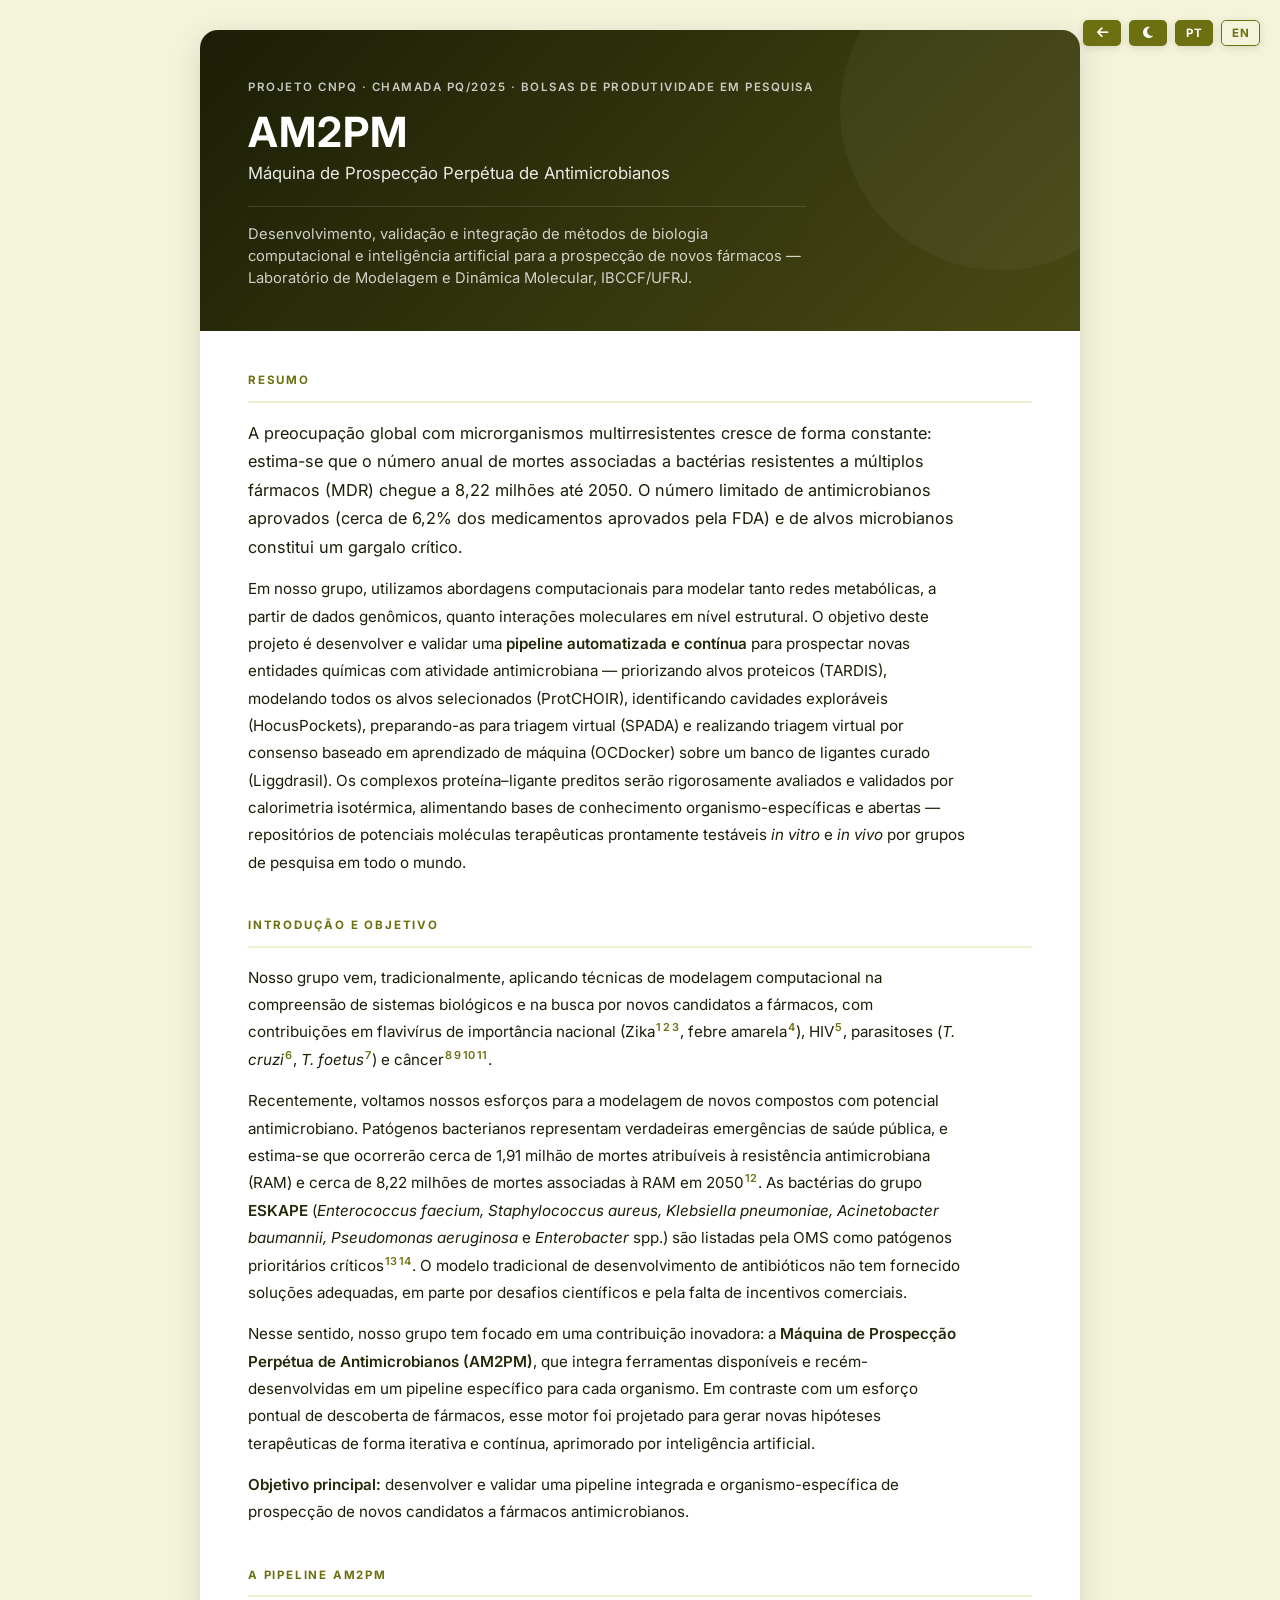
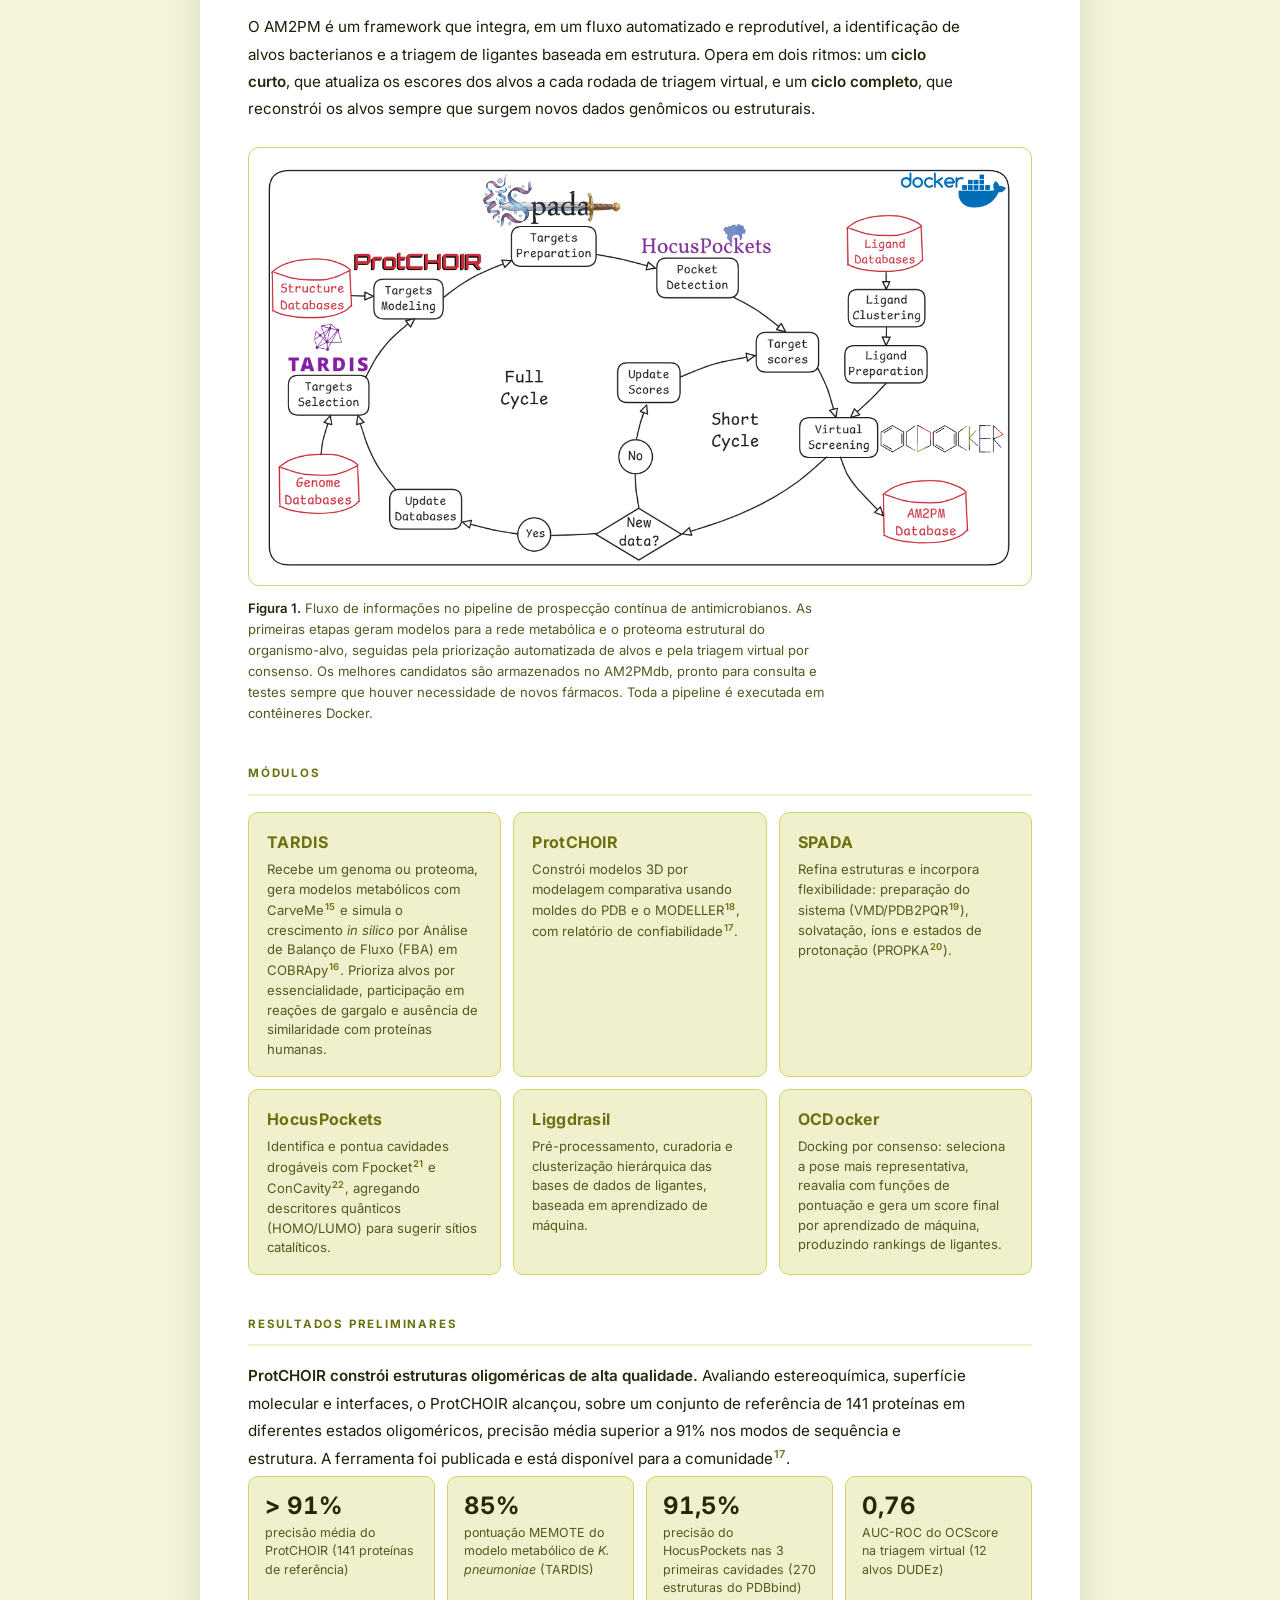
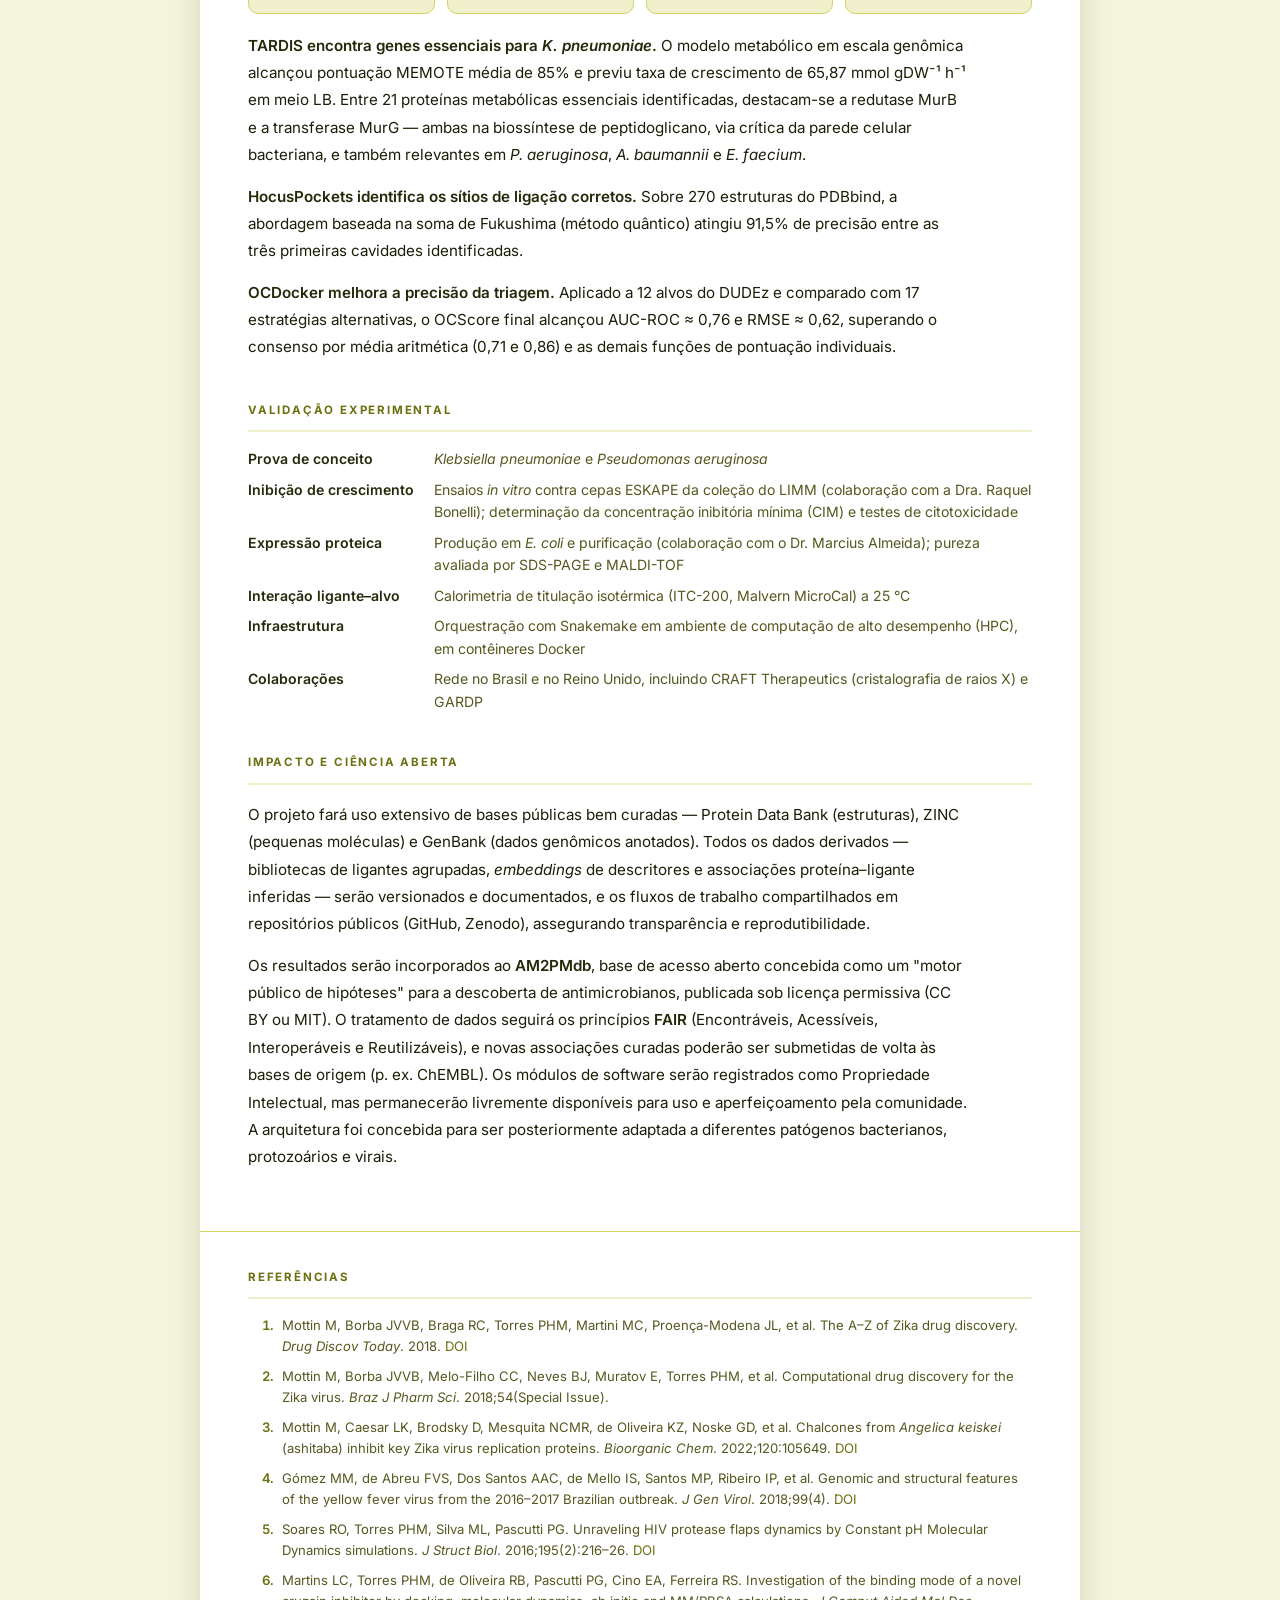
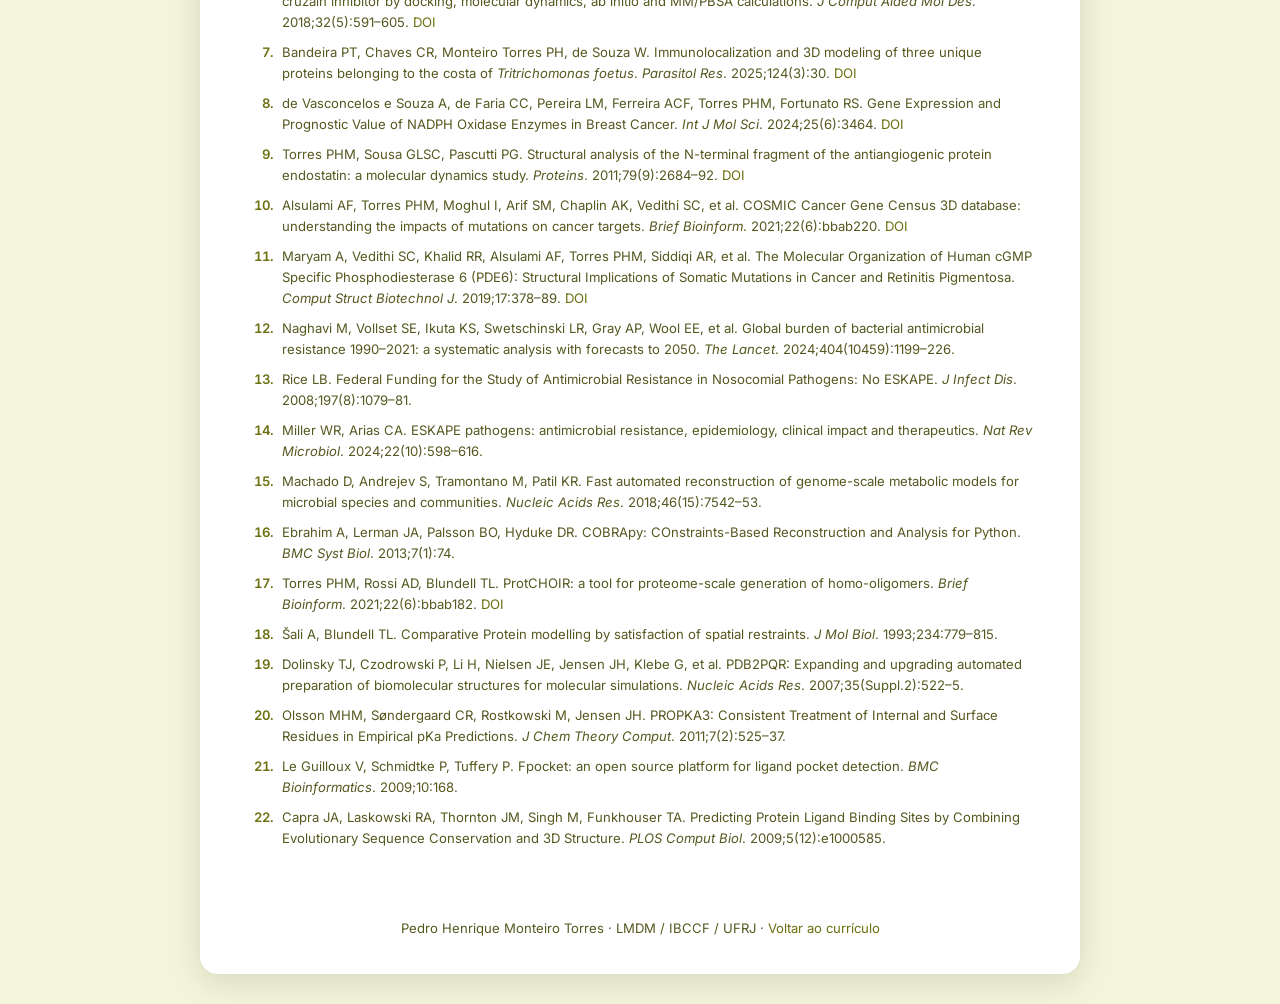
==== am2pm.html @ 7182a084 "Make AM2PM card clickable, link to dedicated project page Adds am2pm.html: a bilingual (PT/EN) proje" ====
<!DOCTYPE html>
<html lang="pt-BR" data-theme="light">
<head>
    <meta charset="UTF-8">
    <meta name="viewport" content="width=device-width, initial-scale=1.0">
    <title>AM2PM — Máquina de Prospecção Perpétua de Antimicrobianos</title>
    <meta name="description" content="AM2PM: pipeline contínua e organismo-específica de biologia computacional e inteligência artificial para a prospecção de novos fármacos antimicrobianos. Projeto CNPq PQ/2025 — Pedro Henrique Monteiro Torres, LMDM/IBCCF/UFRJ.">
    <link rel="preconnect" href="https://fonts.googleapis.com">
    <link rel="preconnect" href="https://fonts.gstatic.com" crossorigin>
    <link href="https://fonts.googleapis.com/css2?family=Inter:wght@300;400;500;600;700&display=swap" rel="stylesheet">
    <link rel="stylesheet" href="https://cdnjs.cloudflare.com/ajax/libs/font-awesome/6.5.0/css/all.min.css">
    <link rel="icon" type="image/svg+xml" href="favico.svg">
    <style>
        *, *::before, *::after { box-sizing: border-box; margin: 0; padding: 0; }

        /* ===== LIGHT MODE ===== */
        :root {
            --primary:       #26280a;
            --accent:        #6c7010;
            --accent-vivid:  #b3b833;
            --accent-light:  #f0f1cc;
            --text:          #1c1e08;
            --text-light:    #565820;
            --border:        #d2d468;
            --bg:            #f4f4db;
            --card:          #ffffff;
            --header-from:   #1c1e06;
            --header-to:     #484a14;
            --shadow:        rgba(26, 28, 8, 0.13);
            --toggle-bg:     #6c7010;
            --toggle-color:  #ffffff;
            --icon-bg:       #6c7010;
            --icon-color:    #ffffff;
        }

        /* ===== DARK MODE ===== */
        @media (prefers-color-scheme: dark) {
            :root:not([data-theme="light"]) {
                --primary:       #f0f0f0;
                --accent:        #b3b833;
                --accent-vivid:  #b3b833;
                --accent-light:  #1e1e1e;
                --text:          #e0e0e0;
                --text-light:    #888888;
                --border:        #2a2a2a;
                --bg:            #0d0d0d;
                --card:          #161616;
                --header-from:   #0d0d0d;
                --header-to:     #1c1c1c;
                --shadow:        rgba(0, 0, 0, 0.65);
                --toggle-bg:     #b3b833;
                --toggle-color:  #0d0d0d;
                --icon-bg:       #222222;
                --icon-color:    #b3b833;
            }
        }

        [data-theme="dark"] {
            --primary:       #f0f0f0;
            --accent:        #b3b833;
            --accent-vivid:  #b3b833;
            --accent-light:  #1e1e1e;
            --text:          #e0e0e0;
            --text-light:    #888888;
            --border:        #2a2a2a;
            --bg:            #0d0d0d;
            --card:          #161616;
            --header-from:   #0d0d0d;
            --header-to:     #1c1c1c;
            --shadow:        rgba(0, 0, 0, 0.65);
            --toggle-bg:     #b3b833;
            --toggle-color:  #0d0d0d;
            --icon-bg:       #222222;
            --icon-color:    #b3b833;
        }

        body {
            font-family: 'Inter', -apple-system, BlinkMacSystemFont, "Segoe UI", sans-serif;
            line-height: 1.7;
            color: var(--text);
            background-color: var(--bg);
            padding: 30px 20px;
            min-height: 100vh;
            transition: background-color 0.3s, color 0.3s;
        }

        /* ===== CONTROLS ===== */
        .controls {
            position: fixed;
            top: 20px;
            right: 20px;
            display: flex;
            align-items: center;
            gap: 8px;
            z-index: 1000;
        }

        .ctrl-btn {
            height: 26px;
            min-width: 38px;
            padding: 0 9px;
            background: var(--toggle-bg);
            color: var(--toggle-color);
            border: none;
            border-radius: 5px;
            cursor: pointer;
            display: flex;
            align-items: center;
            justify-content: center;
            font-size: 0.82em;
            box-shadow: 0 2px 8px var(--shadow);
            transition: background 0.3s, color 0.3s, transform 0.2s;
            text-decoration: none;
        }

        .ctrl-btn:hover { transform: scale(1.1); }

        .lang-btn {
            height: 26px;
            padding: 0 10px;
            cursor: pointer;
            border-radius: 5px;
            border: 1px solid var(--toggle-bg);
            background: transparent;
            color: var(--accent);
            font-family: inherit;
            font-size: 0.72em;
            font-weight: 700;
            letter-spacing: 0.5px;
            box-shadow: 0 2px 8px var(--shadow);
            transition: background 0.2s, color 0.2s, transform 0.2s;
        }

        .lang-btn:hover { transform: scale(1.1); }
        .lang-btn.active { background: var(--toggle-bg); color: var(--toggle-color); }

        /* ===== CONTAINER ===== */
        .container {
            max-width: 880px;
            margin: 0 auto;
            background: var(--card);
            border-radius: 18px;
            overflow: hidden;
            box-shadow: 0 8px 32px var(--shadow);
            transition: background 0.3s, box-shadow 0.3s;
        }

        /* ===== HEADER ===== */
        .proj-header {
            background: linear-gradient(135deg, var(--header-from) 0%, var(--header-to) 100%);
            padding: 48px 48px 42px;
            color: #fff;
            position: relative;
            overflow: hidden;
            transition: background 0.3s;
        }

        .proj-header::after {
            content: '';
            position: absolute;
            top: -80px; right: -80px;
            width: 320px; height: 320px;
            background: rgba(255,255,255,0.04);
            border-radius: 50%;
            pointer-events: none;
        }

        .proj-eyebrow {
            position: relative; z-index: 1;
            font-size: 0.72em;
            font-weight: 600;
            text-transform: uppercase;
            letter-spacing: 1.5px;
            opacity: 0.75;
            margin-bottom: 14px;
        }

        .proj-acronym-big {
            position: relative; z-index: 1;
            font-size: 2.6em;
            font-weight: 700;
            letter-spacing: 1px;
            line-height: 1;
            margin-bottom: 6px;
        }

        .proj-expansion {
            position: relative; z-index: 1;
            font-size: 1.05em;
            font-weight: 400;
            opacity: 0.9;
            margin-bottom: 18px;
        }

        .proj-fulltitle {
            position: relative; z-index: 1;
            font-size: 0.92em;
            font-weight: 400;
            opacity: 0.78;
            line-height: 1.5;
            max-width: 62ch;
            border-top: 1px solid rgba(255,255,255,0.18);
            padding-top: 16px;
        }

        /* ===== CONTENT ===== */
        .content { padding: 40px 48px 20px; }
        .lang-block { display: none; }
        .lang-block.active { display: block; }

        .section-title {
            font-size: 0.72em;
            font-weight: 700;
            text-transform: uppercase;
            letter-spacing: 1.8px;
            color: var(--accent);
            margin-bottom: 16px;
            padding-bottom: 10px;
            border-bottom: 2px solid var(--accent-light);
            transition: color 0.3s, border-color 0.3s;
        }

        .section + .section { margin-top: 40px; }

        .prose p {
            font-size: 0.95em;
            line-height: 1.8;
            margin-bottom: 14px;
            max-width: 72ch;
        }

        .prose p:last-child { margin-bottom: 0; }

        .lead {
            font-size: 1.02em !important;
            line-height: 1.75 !important;
            color: var(--text);
        }

        .prose em { font-style: italic; }
        .prose strong { font-weight: 600; color: var(--primary); }

        sup.ref {
            font-size: 0.72em;
            font-weight: 600;
            color: var(--accent);
            cursor: pointer;
            padding: 0 1px;
        }

        /* ===== FIGURE ===== */
        .figure {
            margin: 24px 0 4px;
        }

        .figure img {
            display: block;
            width: 100%;
            height: auto;
            background: #ffffff;
            padding: 14px;
            border-radius: 11px;
            border: 1px solid var(--border);
        }

        .figure figcaption {
            font-size: 0.82em;
            line-height: 1.6;
            color: var(--text-light);
            margin-top: 12px;
            max-width: 72ch;
        }

        .figure figcaption strong { color: var(--primary); font-weight: 600; }

        /* ===== GOALS ===== */
        .goals-list {
            list-style: none;
            counter-reset: goal;
            display: grid;
            gap: 10px;
        }

        .goals-list li {
            counter-increment: goal;
            position: relative;
            padding: 12px 16px 12px 48px;
            background: var(--accent-light);
            border-radius: 9px;
            border-left: 3px solid var(--accent-vivid);
            font-size: 0.9em;
            line-height: 1.55;
            transition: background 0.3s;
        }

        .goals-list li::before {
            content: counter(goal);
            position: absolute;
            left: 14px; top: 12px;
            width: 22px; height: 22px;
            background: var(--accent);
            color: #fff;
            border-radius: 50%;
            display: flex;
            align-items: center;
            justify-content: center;
            font-size: 0.78em;
            font-weight: 700;
        }

        /* ===== MODULES ===== */
        .modules {
            display: grid;
            grid-template-columns: repeat(auto-fill, minmax(230px, 1fr));
            gap: 12px;
            margin-top: 4px;
        }

        .module {
            background: var(--accent-light);
            border: 1px solid var(--border);
            border-radius: 10px;
            padding: 16px 18px;
            transition: background 0.3s, border-color 0.2s, transform 0.2s;
        }

        .module:hover { border-color: var(--accent-vivid); transform: translateY(-2px); }

        .module-name {
            font-size: 1em;
            font-weight: 700;
            color: var(--accent);
            letter-spacing: 0.3px;
            margin-bottom: 4px;
        }

        .module-role {
            font-size: 0.82em;
            line-height: 1.5;
            color: var(--text-light);
        }

        /* ===== RESULT CARDS ===== */
        .result-stats {
            display: grid;
            grid-template-columns: repeat(auto-fit, minmax(150px, 1fr));
            gap: 12px;
            margin: 4px 0 18px;
        }

        .stat {
            background: var(--accent-light);
            border: 1px solid var(--border);
            border-radius: 10px;
            padding: 16px;
            transition: background 0.3s;
        }

        .stat-value {
            font-size: 1.5em;
            font-weight: 700;
            color: var(--primary);
            line-height: 1.1;
            font-variant-numeric: tabular-nums;
        }

        .stat-label {
            font-size: 0.78em;
            line-height: 1.45;
            color: var(--text-light);
            margin-top: 5px;
        }

        /* ===== FACTS ===== */
        .facts {
            display: grid;
            grid-template-columns: max-content 1fr;
            gap: 8px 20px;
            font-size: 0.88em;
            line-height: 1.6;
            margin-top: 4px;
        }

        .facts dt { font-weight: 600; color: var(--primary); }
        .facts dd { color: var(--text-light); }
        .facts dd em { font-style: italic; }

        /* ===== REFERENCES ===== */
        .references {
            padding: 36px 48px 44px;
            border-top: 1px solid var(--border);
            margin-top: 40px;
        }

        .ref-list {
            list-style: none;
            counter-reset: ref;
            display: grid;
            gap: 9px;
        }

        .ref-list li {
            counter-increment: ref;
            position: relative;
            padding-left: 34px;
            font-size: 0.82em;
            line-height: 1.6;
            color: var(--text-light);
        }

        .ref-list li::before {
            content: counter(ref) ".";
            position: absolute;
            left: 0; top: 0;
            width: 26px;
            text-align: right;
            font-weight: 600;
            color: var(--accent);
            font-variant-numeric: tabular-nums;
        }

        .ref-list li:target { background: var(--accent-light); border-radius: 6px; padding-top: 4px; padding-bottom: 4px; }
        .ref-list em { font-style: italic; }
        .ref-list a { color: var(--accent); text-decoration: none; }
        .ref-list a:hover { text-decoration: underline; }

        /* ===== FOOTER ===== */
        .proj-footer {
            padding: 24px 48px 34px;
            text-align: center;
            color: var(--text-light);
            font-size: 0.82em;
        }

        .proj-footer a { color: var(--accent); text-decoration: none; }
        .proj-footer a:hover { text-decoration: underline; }

        /* Responsive */
        @media (max-width: 620px) {
            body { padding: 10px; }
            .proj-header { padding: 36px 24px 30px; }
            .proj-acronym-big { font-size: 2em; }
            .content { padding: 30px 22px 14px; }
            .references { padding: 28px 22px 32px; }
            .proj-footer { padding: 20px 22px 28px; }
            .facts { grid-template-columns: 1fr; gap: 2px; }
            .facts dd { margin-bottom: 8px; }
        }
    </style>
</head>
<body>

    <div class="controls">
        <a class="ctrl-btn" href="index.html" title="Voltar ao CV" aria-label="Voltar ao CV"><i class="fas fa-arrow-left"></i></a>
        <button class="ctrl-btn" id="theme-toggle" onclick="toggleTheme()" aria-label="Alternar tema claro/escuro"><i class="fas fa-moon" id="theme-icon"></i></button>
        <button class="lang-btn" id="flag-pt" onclick="setLanguage('pt')">PT</button>
        <button class="lang-btn" id="flag-en" onclick="setLanguage('en')">EN</button>
    </div>

    <div class="container">

        <header class="proj-header">
            <div class="proj-eyebrow"><span data-i18n="eyebrow"></span></div>
            <div class="proj-acronym-big">AM2PM</div>
            <div class="proj-expansion" data-i18n="expansion"></div>
            <div class="proj-fulltitle" data-i18n="fulltitle"></div>
        </header>

        <div class="content">

            <!-- ====================== PORTUGUÊS ====================== -->
            <article id="content-pt" class="lang-block">

                <section class="section">
                    <h2 class="section-title">Resumo</h2>
                    <div class="prose">
                        <p class="lead">A preocupação global com microrganismos multirresistentes cresce de forma constante: estima-se que o número anual de mortes associadas a bactérias resistentes a múltiplos fármacos (MDR) chegue a 8,22 milhões até 2050. O número limitado de antimicrobianos aprovados (cerca de 6,2% dos medicamentos aprovados pela FDA) e de alvos microbianos constitui um gargalo crítico.</p>
                        <p>Em nosso grupo, utilizamos abordagens computacionais para modelar tanto redes metabólicas, a partir de dados genômicos, quanto interações moleculares em nível estrutural. O objetivo deste projeto é desenvolver e validar uma <strong>pipeline automatizada e contínua</strong> para prospectar novas entidades químicas com atividade antimicrobiana — priorizando alvos proteicos (TARDIS), modelando todos os alvos selecionados (ProtCHOIR), identificando cavidades exploráveis (HocusPockets), preparando-as para triagem virtual (SPADA) e realizando triagem virtual por consenso baseado em aprendizado de máquina (OCDocker) sobre um banco de ligantes curado (Liggdrasil). Os complexos proteína–ligante preditos serão rigorosamente avaliados e validados por calorimetria isotérmica, alimentando bases de conhecimento organismo-específicas e abertas — repositórios de potenciais moléculas terapêuticas prontamente testáveis <em>in vitro</em> e <em>in vivo</em> por grupos de pesquisa em todo o mundo.</p>
                    </div>
                </section>

                <section class="section">
                    <h2 class="section-title">Introdução e Objetivo</h2>
                    <div class="prose">
                        <p>Nosso grupo vem, tradicionalmente, aplicando técnicas de modelagem computacional na compreensão de sistemas biológicos e na busca por novos candidatos a fármacos, com contribuições em flavivírus de importância nacional (Zika<sup class="ref" data-ref="1">1</sup><sup class="ref" data-ref="2">2</sup><sup class="ref" data-ref="3">3</sup>, febre amarela<sup class="ref" data-ref="4">4</sup>), HIV<sup class="ref" data-ref="5">5</sup>, parasitoses (<em>T. cruzi</em><sup class="ref" data-ref="6">6</sup>, <em>T. foetus</em><sup class="ref" data-ref="7">7</sup>) e câncer<sup class="ref" data-ref="8">8</sup><sup class="ref" data-ref="9">9</sup><sup class="ref" data-ref="10">10</sup><sup class="ref" data-ref="11">11</sup>.</p>
                        <p>Recentemente, voltamos nossos esforços para a modelagem de novos compostos com potencial antimicrobiano. Patógenos bacterianos representam verdadeiras emergências de saúde pública, e estima-se que ocorrerão cerca de 1,91 milhão de mortes atribuíveis à resistência antimicrobiana (RAM) e cerca de 8,22 milhões de mortes associadas à RAM em 2050<sup class="ref" data-ref="12">12</sup>. As bactérias do grupo <strong>ESKAPE</strong> (<em>Enterococcus faecium, Staphylococcus aureus, Klebsiella pneumoniae, Acinetobacter baumannii, Pseudomonas aeruginosa</em> e <em>Enterobacter</em> spp.) são listadas pela OMS como patógenos prioritários críticos<sup class="ref" data-ref="13">13</sup><sup class="ref" data-ref="14">14</sup>. O modelo tradicional de desenvolvimento de antibióticos não tem fornecido soluções adequadas, em parte por desafios científicos e pela falta de incentivos comerciais.</p>
                        <p>Nesse sentido, nosso grupo tem focado em uma contribuição inovadora: a <strong>Máquina de Prospecção Perpétua de Antimicrobianos (AM2PM)</strong>, que integra ferramentas disponíveis e recém-desenvolvidas em um pipeline específico para cada organismo. Em contraste com um esforço pontual de descoberta de fármacos, esse motor foi projetado para gerar novas hipóteses terapêuticas de forma iterativa e contínua, aprimorado por inteligência artificial.</p>
                        <p><strong>Objetivo principal:</strong> desenvolver e validar uma pipeline integrada e organismo-específica de prospecção de novos candidatos a fármacos antimicrobianos.</p>
                    </div>
                </section>

                <section class="section">
                    <h2 class="section-title">A pipeline AM2PM</h2>
                    <div class="prose">
                        <p>O AM2PM é um framework que integra, em um fluxo automatizado e reprodutível, a identificação de alvos bacterianos e a triagem de ligantes baseada em estrutura. Opera em dois ritmos: um <strong>ciclo curto</strong>, que atualiza os escores dos alvos a cada rodada de triagem virtual, e um <strong>ciclo completo</strong>, que reconstrói os alvos sempre que surgem novos dados genômicos ou estruturais.</p>
                    </div>
                    <figure class="figure">
                        <img src="am2pm-pipeline.png" alt="Diagrama do fluxo de informações do AM2PM: TARDIS seleciona alvos a partir de bases de genomas; ProtCHOIR modela os alvos usando bases de estruturas; SPADA prepara os alvos; HocusPockets detecta cavidades; bases de ligantes passam por clusterização e preparação; OCDocker realiza a triagem virtual; ciclos completo e curto decidem se há novos dados e alimentam a base AM2PMdb." loading="lazy" width="1213" height="659">
                        <figcaption><strong>Figura 1.</strong> Fluxo de informações no pipeline de prospecção contínua de antimicrobianos. As primeiras etapas geram modelos para a rede metabólica e o proteoma estrutural do organismo-alvo, seguidas pela priorização automatizada de alvos e pela triagem virtual por consenso. Os melhores candidatos são armazenados no AM2PMdb, pronto para consulta e testes sempre que houver necessidade de novos fármacos. Toda a pipeline é executada em contêineres Docker.</figcaption>
                    </figure>
                </section>

                <section class="section">
                    <h2 class="section-title">Módulos</h2>
                    <div class="modules">
                        <div class="module">
                            <div class="module-name">TARDIS</div>
                            <div class="module-role">Recebe um genoma ou proteoma, gera modelos metabólicos com CarveMe<sup class="ref" data-ref="15">15</sup> e simula o crescimento <em>in silico</em> por Análise de Balanço de Fluxo (FBA) em COBRApy<sup class="ref" data-ref="16">16</sup>. Prioriza alvos por essencialidade, participação em reações de gargalo e ausência de similaridade com proteínas humanas.</div>
                        </div>
                        <div class="module">
                            <div class="module-name">ProtCHOIR</div>
                            <div class="module-role">Constrói modelos 3D por modelagem comparativa usando moldes do PDB e o MODELLER<sup class="ref" data-ref="18">18</sup>, com relatório de confiabilidade<sup class="ref" data-ref="17">17</sup>.</div>
                        </div>
                        <div class="module">
                            <div class="module-name">SPADA</div>
                            <div class="module-role">Refina estruturas e incorpora flexibilidade: preparação do sistema (VMD/PDB2PQR<sup class="ref" data-ref="19">19</sup>), solvatação, íons e estados de protonação (PROPKA<sup class="ref" data-ref="20">20</sup>).</div>
                        </div>
                        <div class="module">
                            <div class="module-name">HocusPockets</div>
                            <div class="module-role">Identifica e pontua cavidades drogáveis com Fpocket<sup class="ref" data-ref="21">21</sup> e ConCavity<sup class="ref" data-ref="22">22</sup>, agregando descritores quânticos (HOMO/LUMO) para sugerir sítios catalíticos.</div>
                        </div>
                        <div class="module">
                            <div class="module-name">Liggdrasil</div>
                            <div class="module-role">Pré-processamento, curadoria e clusterização hierárquica das bases de dados de ligantes, baseada em aprendizado de máquina.</div>
                        </div>
                        <div class="module">
                            <div class="module-name">OCDocker</div>
                            <div class="module-role">Docking por consenso: seleciona a pose mais representativa, reavalia com funções de pontuação e gera um score final por aprendizado de máquina, produzindo rankings de ligantes.</div>
                        </div>
                    </div>
                </section>

                <section class="section">
                    <h2 class="section-title">Resultados preliminares</h2>
                    <div class="prose">
                        <p><strong>ProtCHOIR constrói estruturas oligoméricas de alta qualidade.</strong> Avaliando estereoquímica, superfície molecular e interfaces, o ProtCHOIR alcançou, sobre um conjunto de referência de 141 proteínas em diferentes estados oligoméricos, precisão média superior a 91% nos modos de sequência e estrutura. A ferramenta foi publicada e está disponível para a comunidade<sup class="ref" data-ref="17">17</sup>.</p>
                    </div>
                    <div class="result-stats">
                        <div class="stat"><div class="stat-value">&gt; 91%</div><div class="stat-label">precisão média do ProtCHOIR (141 proteínas de referência)</div></div>
                        <div class="stat"><div class="stat-value">85%</div><div class="stat-label">pontuação MEMOTE do modelo metabólico de <em>K. pneumoniae</em> (TARDIS)</div></div>
                        <div class="stat"><div class="stat-value">91,5%</div><div class="stat-label">precisão do HocusPockets nas 3 primeiras cavidades (270 estruturas do PDBbind)</div></div>
                        <div class="stat"><div class="stat-value">0,76</div><div class="stat-label">AUC-ROC do OCScore na triagem virtual (12 alvos DUDEz)</div></div>
                    </div>
                    <div class="prose">
                        <p><strong>TARDIS encontra genes essenciais para <em>K. pneumoniae</em>.</strong> O modelo metabólico em escala genômica alcançou pontuação MEMOTE média de 85% e previu taxa de crescimento de 65,87 mmol gDW⁻¹ h⁻¹ em meio LB. Entre 21 proteínas metabólicas essenciais identificadas, destacam-se a redutase MurB e a transferase MurG — ambas na biossíntese de peptidoglicano, via crítica da parede celular bacteriana, e também relevantes em <em>P. aeruginosa</em>, <em>A. baumannii</em> e <em>E. faecium</em>.</p>
                        <p><strong>HocusPockets identifica os sítios de ligação corretos.</strong> Sobre 270 estruturas do PDBbind, a abordagem baseada na soma de Fukushima (método quântico) atingiu 91,5% de precisão entre as três primeiras cavidades identificadas.</p>
                        <p><strong>OCDocker melhora a precisão da triagem.</strong> Aplicado a 12 alvos do DUDEz e comparado com 17 estratégias alternativas, o OCScore final alcançou AUC-ROC ≈ 0,76 e RMSE ≈ 0,62, superando o consenso por média aritmética (0,71 e 0,86) e as demais funções de pontuação individuais.</p>
                    </div>
                </section>

                <section class="section">
                    <h2 class="section-title">Validação experimental</h2>
                    <dl class="facts">
                        <dt>Prova de conceito</dt>
                        <dd><em>Klebsiella pneumoniae</em> e <em>Pseudomonas aeruginosa</em></dd>
                        <dt>Inibição de crescimento</dt>
                        <dd>Ensaios <em>in vitro</em> contra cepas ESKAPE da coleção do LIMM (colaboração com a Dra. Raquel Bonelli); determinação da concentração inibitória mínima (CIM) e testes de citotoxicidade</dd>
                        <dt>Expressão proteica</dt>
                        <dd>Produção em <em>E. coli</em> e purificação (colaboração com o Dr. Marcius Almeida); pureza avaliada por SDS-PAGE e MALDI-TOF</dd>
                        <dt>Interação ligante–alvo</dt>
                        <dd>Calorimetria de titulação isotérmica (ITC-200, Malvern MicroCal) a 25 °C</dd>
                        <dt>Infraestrutura</dt>
                        <dd>Orquestração com Snakemake em ambiente de computação de alto desempenho (HPC), em contêineres Docker</dd>
                        <dt>Colaborações</dt>
                        <dd>Rede no Brasil e no Reino Unido, incluindo CRAFT Therapeutics (cristalografia de raios X) e GARDP</dd>
                    </dl>
                </section>

                <section class="section">
                    <h2 class="section-title">Impacto e ciência aberta</h2>
                    <div class="prose">
                        <p>O projeto fará uso extensivo de bases públicas bem curadas — Protein Data Bank (estruturas), ZINC (pequenas moléculas) e GenBank (dados genômicos anotados). Todos os dados derivados — bibliotecas de ligantes agrupadas, <em>embeddings</em> de descritores e associações proteína–ligante inferidas — serão versionados e documentados, e os fluxos de trabalho compartilhados em repositórios públicos (GitHub, Zenodo), assegurando transparência e reprodutibilidade.</p>
                        <p>Os resultados serão incorporados ao <strong>AM2PMdb</strong>, base de acesso aberto concebida como um "motor público de hipóteses" para a descoberta de antimicrobianos, publicada sob licença permissiva (CC BY ou MIT). O tratamento de dados seguirá os princípios <strong>FAIR</strong> (Encontráveis, Acessíveis, Interoperáveis e Reutilizáveis), e novas associações curadas poderão ser submetidas de volta às bases de origem (p. ex. ChEMBL). Os módulos de software serão registrados como Propriedade Intelectual, mas permanecerão livremente disponíveis para uso e aperfeiçoamento pela comunidade. A arquitetura foi concebida para ser posteriormente adaptada a diferentes patógenos bacterianos, protozoários e virais.</p>
                    </div>
                </section>
            </article>

            <!-- ====================== ENGLISH ====================== -->
            <article id="content-en" class="lang-block">

                <section class="section">
                    <h2 class="section-title">Abstract</h2>
                    <div class="prose">
                        <p class="lead">Global concern over multidrug-resistant microorganisms is rising steadily: the annual number of deaths associated with multidrug-resistant (MDR) bacteria is projected to reach 8.22 million by 2050. The limited number of approved antimicrobials (about 6.2% of FDA-approved drugs) and of microbial targets is a critical bottleneck.</p>
                        <p>Our group uses computational approaches to model both metabolic networks, from genomic data, and molecular interactions at the structural level. The goal of this project is to develop and validate an <strong>automated, continuous pipeline</strong> to prospect new chemical entities with antimicrobial activity — prioritising protein targets (TARDIS), modelling every selected target (ProtCHOIR), identifying druggable pockets (HocusPockets), preparing them for virtual screening (SPADA) and running machine-learning consensus virtual screening (OCDocker) over a curated ligand database (Liggdrasil). The predicted protein–ligand complexes will be rigorously assessed and validated by isothermal calorimetry, feeding open, organism-specific knowledge bases — repositories of candidate therapeutic molecules readily testable <em>in vitro</em> and <em>in vivo</em> by research groups worldwide.</p>
                    </div>
                </section>

                <section class="section">
                    <h2 class="section-title">Introduction &amp; Objective</h2>
                    <div class="prose">
                        <p>Our group has traditionally applied computational modelling to understand biological systems and search for new drug candidates, with contributions on nationally relevant flaviviruses (Zika<sup class="ref" data-ref="1">1</sup><sup class="ref" data-ref="2">2</sup><sup class="ref" data-ref="3">3</sup>, yellow fever<sup class="ref" data-ref="4">4</sup>), HIV<sup class="ref" data-ref="5">5</sup>, parasites (<em>T. cruzi</em><sup class="ref" data-ref="6">6</sup>, <em>T. foetus</em><sup class="ref" data-ref="7">7</sup>) and cancer<sup class="ref" data-ref="8">8</sup><sup class="ref" data-ref="9">9</sup><sup class="ref" data-ref="10">10</sup><sup class="ref" data-ref="11">11</sup>.</p>
                        <p>Recently, we turned our efforts to modelling new compounds with antimicrobial potential. Bacterial pathogens are genuine public-health emergencies: about 1.91 million deaths attributable to antimicrobial resistance (AMR) and about 8.22 million AMR-associated deaths are projected for 2050<sup class="ref" data-ref="12">12</sup>. The <strong>ESKAPE</strong> group (<em>Enterococcus faecium, Staphylococcus aureus, Klebsiella pneumoniae, Acinetobacter baumannii, Pseudomonas aeruginosa</em> and <em>Enterobacter</em> spp.) is listed by the WHO as critical priority pathogens<sup class="ref" data-ref="13">13</sup><sup class="ref" data-ref="14">14</sup>. The traditional antibiotic-development model has failed to deliver adequate solutions, partly due to scientific challenges and a lack of commercial incentives.</p>
                        <p>In response, our group has focused on an innovative contribution: the <strong>Antimicrobial Machine for Perpetual Mining (AM2PM)</strong>, which integrates available and newly developed tools into an organism-specific pipeline. In contrast to a one-off drug-discovery effort, this engine is designed to generate new therapeutic hypotheses iteratively and continuously, enhanced by artificial intelligence.</p>
                        <p><strong>Main objective:</strong> to develop and validate an integrated, organism-specific pipeline for the prospection of new antimicrobial drug candidates.</p>
                    </div>
                </section>

                <section class="section">
                    <h2 class="section-title">The AM2PM pipeline</h2>
                    <div class="prose">
                        <p>AM2PM is a framework that chains, in an automated and reproducible flow, bacterial-target identification and structure-based ligand screening. It runs at two tempos: a <strong>short cycle</strong>, which refreshes target scores after each round of virtual screening, and a <strong>full cycle</strong>, which rebuilds the targets whenever new genomic or structural data appear.</p>
                    </div>
                    <figure class="figure">
                        <img src="am2pm-pipeline.png" alt="Diagram of the AM2PM information flow: TARDIS selects targets from genome databases; ProtCHOIR models the targets using structure databases; SPADA prepares the targets; HocusPockets detects pockets; ligand databases are clustered and prepared; OCDocker performs virtual screening; full and short cycles decide whether new data exist and feed the AM2PMdb database." loading="lazy" width="1213" height="659">
                        <figcaption><strong>Figure 1.</strong> Information flow of the continuous antimicrobial-prospection pipeline. Early steps generate models for the metabolic network and structural proteome of the target organism, followed by automated target prioritisation and consensus virtual screening. The best candidates are stored in the AM2PMdb, ready for querying and testing whenever new drugs are needed. The whole pipeline runs in Docker containers.</figcaption>
                    </figure>
                </section>

                <section class="section">
                    <h2 class="section-title">Modules</h2>
                    <div class="modules">
                        <div class="module">
                            <div class="module-name">TARDIS</div>
                            <div class="module-role">Takes a genome or proteome, builds metabolic models with CarveMe<sup class="ref" data-ref="15">15</sup> and simulates growth <em>in silico</em> via Flux Balance Analysis (FBA) in COBRApy<sup class="ref" data-ref="16">16</sup>. Targets are prioritised by essentiality, participation in bottleneck reactions and absence of similarity to human proteins.</div>
                        </div>
                        <div class="module">
                            <div class="module-name">ProtCHOIR</div>
                            <div class="module-role">Builds 3D models by comparative modelling using PDB templates and MODELLER<sup class="ref" data-ref="18">18</sup>, with a reliability report<sup class="ref" data-ref="17">17</sup>.</div>
                        </div>
                        <div class="module">
                            <div class="module-name">SPADA</div>
                            <div class="module-role">Refines structures and adds flexibility: system preparation (VMD/PDB2PQR<sup class="ref" data-ref="19">19</sup>), solvation, ions and protonation states (PROPKA<sup class="ref" data-ref="20">20</sup>).</div>
                        </div>
                        <div class="module">
                            <div class="module-name">HocusPockets</div>
                            <div class="module-role">Identifies and scores druggable pockets with Fpocket<sup class="ref" data-ref="21">21</sup> and ConCavity<sup class="ref" data-ref="22">22</sup>, adding quantum descriptors (HOMO/LUMO) to suggest catalytic sites.</div>
                        </div>
                        <div class="module">
                            <div class="module-name">Liggdrasil</div>
                            <div class="module-role">Pre-processing, curation and hierarchical clustering of ligand databases, based on machine learning.</div>
                        </div>
                        <div class="module">
                            <div class="module-name">OCDocker</div>
                            <div class="module-role">Consensus docking: selects the most representative pose, re-scores with scoring functions and produces a final machine-learning score, yielding ligand rankings.</div>
                        </div>
                    </div>
                </section>

                <section class="section">
                    <h2 class="section-title">Preliminary results</h2>
                    <div class="prose">
                        <p><strong>ProtCHOIR builds high-quality oligomeric structures.</strong> Assessing stereochemistry, molecular surface and interfaces, ProtCHOIR reached, over a reference set of 141 proteins in different oligomeric states, mean accuracy above 91% in both sequence and structure modes. The tool has been published and is available to the community<sup class="ref" data-ref="17">17</sup>.</p>
                    </div>
                    <div class="result-stats">
                        <div class="stat"><div class="stat-value">&gt; 91%</div><div class="stat-label">mean ProtCHOIR accuracy (141 reference proteins)</div></div>
                        <div class="stat"><div class="stat-value">85%</div><div class="stat-label">MEMOTE score of the <em>K. pneumoniae</em> metabolic model (TARDIS)</div></div>
                        <div class="stat"><div class="stat-value">91.5%</div><div class="stat-label">HocusPockets accuracy in the top-3 pockets (270 PDBbind structures)</div></div>
                        <div class="stat"><div class="stat-value">0.76</div><div class="stat-label">OCScore AUC-ROC in virtual screening (12 DUDEz targets)</div></div>
                    </div>
                    <div class="prose">
                        <p><strong>TARDIS finds essential genes for <em>K. pneumoniae</em>.</strong> The genome-scale metabolic model reached a mean MEMOTE score of 85% and predicted a growth rate of 65.87 mmol gDW⁻¹ h⁻¹ in LB medium. Among 21 essential metabolic proteins identified, the reductase MurB and the transferase MurG stand out — both in peptidoglycan biosynthesis, a critical bacterial cell-wall pathway, and also relevant in <em>P. aeruginosa</em>, <em>A. baumannii</em> and <em>E. faecium</em>.</p>
                        <p><strong>HocusPockets identifies the correct binding sites.</strong> Over 270 PDBbind structures, the approach based on the Fukushima sum (quantum method) reached 91.5% accuracy among the first three pockets identified.</p>
                        <p><strong>OCDocker improves screening accuracy.</strong> Applied to 12 DUDEz targets and compared with 17 alternative strategies, the final OCScore reached AUC-ROC ≈ 0.76 and RMSE ≈ 0.62, outperforming the arithmetic-mean consensus (0.71 and 0.86) and every individual scoring function.</p>
                    </div>
                </section>

                <section class="section">
                    <h2 class="section-title">Experimental validation</h2>
                    <dl class="facts">
                        <dt>Proof of concept</dt>
                        <dd><em>Klebsiella pneumoniae</em> and <em>Pseudomonas aeruginosa</em></dd>
                        <dt>Growth inhibition</dt>
                        <dd><em>In vitro</em> assays against ESKAPE strains from the LIMM collection (collaboration with Dr. Raquel Bonelli); minimum inhibitory concentration (MIC) and cytotoxicity testing</dd>
                        <dt>Protein expression</dt>
                        <dd>Production in <em>E. coli</em> and purification (collaboration with Dr. Marcius Almeida); purity assessed by SDS-PAGE and MALDI-TOF</dd>
                        <dt>Ligand–target interaction</dt>
                        <dd>Isothermal titration calorimetry (ITC-200, Malvern MicroCal) at 25 °C</dd>
                        <dt>Infrastructure</dt>
                        <dd>Snakemake orchestration on a high-performance computing (HPC) environment, in Docker containers</dd>
                        <dt>Collaborations</dt>
                        <dd>Network in Brazil and the UK, including CRAFT Therapeutics (X-ray crystallography) and GARDP</dd>
                    </dl>
                </section>

                <section class="section">
                    <h2 class="section-title">Impact &amp; open science</h2>
                    <div class="prose">
                        <p>The project makes extensive use of well-curated public databases — the Protein Data Bank (structures), ZINC (small molecules) and GenBank (annotated genomic data). All derived data — clustered ligand libraries, descriptor <em>embeddings</em> and inferred protein–ligand associations — will be versioned and documented, and the computational workflows shared in public repositories (GitHub, Zenodo), ensuring full transparency and reproducibility.</p>
                        <p>All results will be incorporated into <strong>AM2PMdb</strong>, an open-access database conceived as a "public hypothesis engine" for antimicrobial discovery, released under a permissive licence (CC BY or MIT). Data handling will follow the <strong>FAIR</strong> principles (Findable, Accessible, Interoperable, Reusable), and newly curated associations may be submitted back to the source databases (e.g. ChEMBL). The software modules will be registered as Intellectual Property but will remain freely available for the community to use and improve. The architecture is designed to be later adapted to different bacterial, protozoan and viral pathogens.</p>
                    </div>
                </section>
            </article>
        </div>

        <!-- ====================== REFERENCES (shared) ====================== -->
        <section class="references">
            <h2 class="section-title" data-i18n="references_title"></h2>
            <ol class="ref-list">
                <li id="ref-1">Mottin M, Borba JVVB, Braga RC, Torres PHM, Martini MC, Proença-Modena JL, et al. The A–Z of Zika drug discovery. <em>Drug Discov Today</em>. 2018. <a href="https://doi.org/10.1016/j.drudis.2018.06.014" target="_blank" rel="noopener">DOI</a></li>
                <li id="ref-2">Mottin M, Borba JVVB, Melo-Filho CC, Neves BJ, Muratov E, Torres PHM, et al. Computational drug discovery for the Zika virus. <em>Braz J Pharm Sci</em>. 2018;54(Special Issue).</li>
                <li id="ref-3">Mottin M, Caesar LK, Brodsky D, Mesquita NCMR, de Oliveira KZ, Noske GD, et al. Chalcones from <em>Angelica keiskei</em> (ashitaba) inhibit key Zika virus replication proteins. <em>Bioorganic Chem</em>. 2022;120:105649. <a href="https://doi.org/10.1016/j.bioorg.2022.105649" target="_blank" rel="noopener">DOI</a></li>
                <li id="ref-4">Gómez MM, de Abreu FVS, Dos Santos AAC, de Mello IS, Santos MP, Ribeiro IP, et al. Genomic and structural features of the yellow fever virus from the 2016–2017 Brazilian outbreak. <em>J Gen Virol</em>. 2018;99(4). <a href="https://doi.org/10.1099/jgv.0.001033" target="_blank" rel="noopener">DOI</a></li>
                <li id="ref-5">Soares RO, Torres PHM, Silva ML, Pascutti PG. Unraveling HIV protease flaps dynamics by Constant pH Molecular Dynamics simulations. <em>J Struct Biol</em>. 2016;195(2):216–26. <a href="https://doi.org/10.1016/j.jsb.2016.06.006" target="_blank" rel="noopener">DOI</a></li>
                <li id="ref-6">Martins LC, Torres PHM, de Oliveira RB, Pascutti PG, Cino EA, Ferreira RS. Investigation of the binding mode of a novel cruzain inhibitor by docking, molecular dynamics, ab initio and MM/PBSA calculations. <em>J Comput Aided Mol Des</em>. 2018;32(5):591–605. <a href="https://doi.org/10.1007/s10822-018-0112-3" target="_blank" rel="noopener">DOI</a></li>
                <li id="ref-7">Bandeira PT, Chaves CR, Monteiro Torres PH, de Souza W. Immunolocalization and 3D modeling of three unique proteins belonging to the costa of <em>Tritrichomonas foetus</em>. <em>Parasitol Res</em>. 2025;124(3):30. <a href="https://doi.org/10.1007/s00436-025-08466-4" target="_blank" rel="noopener">DOI</a></li>
                <li id="ref-8">de Vasconcelos e Souza A, de Faria CC, Pereira LM, Ferreira ACF, Torres PHM, Fortunato RS. Gene Expression and Prognostic Value of NADPH Oxidase Enzymes in Breast Cancer. <em>Int J Mol Sci</em>. 2024;25(6):3464. <a href="https://doi.org/10.3390/ijms25063464" target="_blank" rel="noopener">DOI</a></li>
                <li id="ref-9">Torres PHM, Sousa GLSC, Pascutti PG. Structural analysis of the N-terminal fragment of the antiangiogenic protein endostatin: a molecular dynamics study. <em>Proteins</em>. 2011;79(9):2684–92. <a href="https://doi.org/10.1002/prot.23096" target="_blank" rel="noopener">DOI</a></li>
                <li id="ref-10">Alsulami AF, Torres PHM, Moghul I, Arif SM, Chaplin AK, Vedithi SC, et al. COSMIC Cancer Gene Census 3D database: understanding the impacts of mutations on cancer targets. <em>Brief Bioinform</em>. 2021;22(6):bbab220. <a href="https://doi.org/10.1093/bib/bbab220" target="_blank" rel="noopener">DOI</a></li>
                <li id="ref-11">Maryam A, Vedithi SC, Khalid RR, Alsulami AF, Torres PHM, Siddiqi AR, et al. The Molecular Organization of Human cGMP Specific Phosphodiesterase 6 (PDE6): Structural Implications of Somatic Mutations in Cancer and Retinitis Pigmentosa. <em>Comput Struct Biotechnol J</em>. 2019;17:378–89. <a href="https://doi.org/10.1016/j.csbj.2019.03.004" target="_blank" rel="noopener">DOI</a></li>
                <li id="ref-12">Naghavi M, Vollset SE, Ikuta KS, Swetschinski LR, Gray AP, Wool EE, et al. Global burden of bacterial antimicrobial resistance 1990–2021: a systematic analysis with forecasts to 2050. <em>The Lancet</em>. 2024;404(10459):1199–226.</li>
                <li id="ref-13">Rice LB. Federal Funding for the Study of Antimicrobial Resistance in Nosocomial Pathogens: No ESKAPE. <em>J Infect Dis</em>. 2008;197(8):1079–81.</li>
                <li id="ref-14">Miller WR, Arias CA. ESKAPE pathogens: antimicrobial resistance, epidemiology, clinical impact and therapeutics. <em>Nat Rev Microbiol</em>. 2024;22(10):598–616.</li>
                <li id="ref-15">Machado D, Andrejev S, Tramontano M, Patil KR. Fast automated reconstruction of genome-scale metabolic models for microbial species and communities. <em>Nucleic Acids Res</em>. 2018;46(15):7542–53.</li>
                <li id="ref-16">Ebrahim A, Lerman JA, Palsson BO, Hyduke DR. COBRApy: COnstraints-Based Reconstruction and Analysis for Python. <em>BMC Syst Biol</em>. 2013;7(1):74.</li>
                <li id="ref-17">Torres PHM, Rossi AD, Blundell TL. ProtCHOIR: a tool for proteome-scale generation of homo-oligomers. <em>Brief Bioinform</em>. 2021;22(6):bbab182. <a href="https://doi.org/10.1093/bib/bbab182" target="_blank" rel="noopener">DOI</a></li>
                <li id="ref-18">Šali A, Blundell TL. Comparative Protein modelling by satisfaction of spatial restraints. <em>J Mol Biol</em>. 1993;234:779–815.</li>
                <li id="ref-19">Dolinsky TJ, Czodrowski P, Li H, Nielsen JE, Jensen JH, Klebe G, et al. PDB2PQR: Expanding and upgrading automated preparation of biomolecular structures for molecular simulations. <em>Nucleic Acids Res</em>. 2007;35(Suppl.2):522–5.</li>
                <li id="ref-20">Olsson MHM, Søndergaard CR, Rostkowski M, Jensen JH. PROPKA3: Consistent Treatment of Internal and Surface Residues in Empirical pKa Predictions. <em>J Chem Theory Comput</em>. 2011;7(2):525–37.</li>
                <li id="ref-21">Le Guilloux V, Schmidtke P, Tuffery P. Fpocket: an open source platform for ligand pocket detection. <em>BMC Bioinformatics</em>. 2009;10:168.</li>
                <li id="ref-22">Capra JA, Laskowski RA, Thornton JM, Singh M, Funkhouser TA. Predicting Protein Ligand Binding Sites by Combining Evolutionary Sequence Conservation and 3D Structure. <em>PLOS Comput Biol</em>. 2009;5(12):e1000585.</li>
            </ol>
        </section>

        <div class="proj-footer">
            <span data-i18n="footer_coord"></span> ·
            <a href="index.html" data-i18n="footer_back"></a>
        </div>

    </div>

    <script>
        const I18N = {
            pt: {
                eyebrow: "Projeto CNPq · Chamada PQ/2025 · Bolsas de Produtividade em Pesquisa",
                expansion: "Máquina de Prospecção Perpétua de Antimicrobianos",
                fulltitle: "Desenvolvimento, validação e integração de métodos de biologia computacional e inteligência artificial para a prospecção de novos fármacos — Laboratório de Modelagem e Dinâmica Molecular, IBCCF/UFRJ.",
                references_title: "Referências",
                footer_coord: "Pedro Henrique Monteiro Torres · LMDM / IBCCF / UFRJ",
                footer_back: "Voltar ao currículo"
            },
            en: {
                eyebrow: "CNPq Project · PQ/2025 Call · Research Productivity Fellowship",
                expansion: "Antimicrobial Machine for Perpetual Mining",
                fulltitle: "Development, validation and integration of computational biology and artificial intelligence methods for the prospection of new drugs — Molecular Modelling and Dynamics Laboratory, IBCCF/UFRJ.",
                references_title: "References",
                footer_coord: "Pedro Henrique Monteiro Torres · LMDM / IBCCF / UFRJ",
                footer_back: "Back to the CV"
            }
        };

        function setLanguage(lang) {
            const dict = I18N[lang] || I18N.pt;
            document.querySelectorAll('[data-i18n]').forEach(el => {
                const key = el.getAttribute('data-i18n');
                if (dict[key] !== undefined) el.textContent = dict[key];
            });
            ['pt', 'en'].forEach(l => {
                document.getElementById('content-' + l).classList.remove('active');
                document.getElementById('flag-' + l).classList.remove('active');
            });
            document.getElementById('content-' + lang).classList.add('active');
            document.getElementById('flag-' + lang).classList.add('active');
            document.documentElement.lang = lang === 'pt' ? 'pt-BR' : 'en';
            localStorage.setItem('cv-lang', lang);
        }

        function toggleTheme() {
            const html = document.documentElement;
            const isDark = html.getAttribute('data-theme') === 'dark';
            const newTheme = isDark ? 'light' : 'dark';
            html.setAttribute('data-theme', newTheme);
            document.getElementById('theme-icon').className = isDark ? 'fas fa-moon' : 'fas fa-sun';
            localStorage.setItem('cv-theme', newTheme);
        }

        // Smooth-scroll from inline citations to the reference list
        document.addEventListener('click', (e) => {
            const sup = e.target.closest('sup.ref');
            if (!sup) return;
            const target = document.getElementById('ref-' + sup.getAttribute('data-ref'));
            if (target) { target.scrollIntoView({ behavior: 'smooth', block: 'center' }); location.hash = 'ref-' + sup.getAttribute('data-ref'); }
        });

        document.addEventListener('DOMContentLoaded', () => {
            const savedTheme = localStorage.getItem('cv-theme') ||
                (window.matchMedia('(prefers-color-scheme: dark)').matches ? 'dark' : 'light');
            document.documentElement.setAttribute('data-theme', savedTheme);
            document.getElementById('theme-icon').className = savedTheme === 'dark' ? 'fas fa-sun' : 'fas fa-moon';
            const savedLang = localStorage.getItem('cv-lang') || 'pt';
            setLanguage(savedLang);
        });
    </script>
</body>
</html>
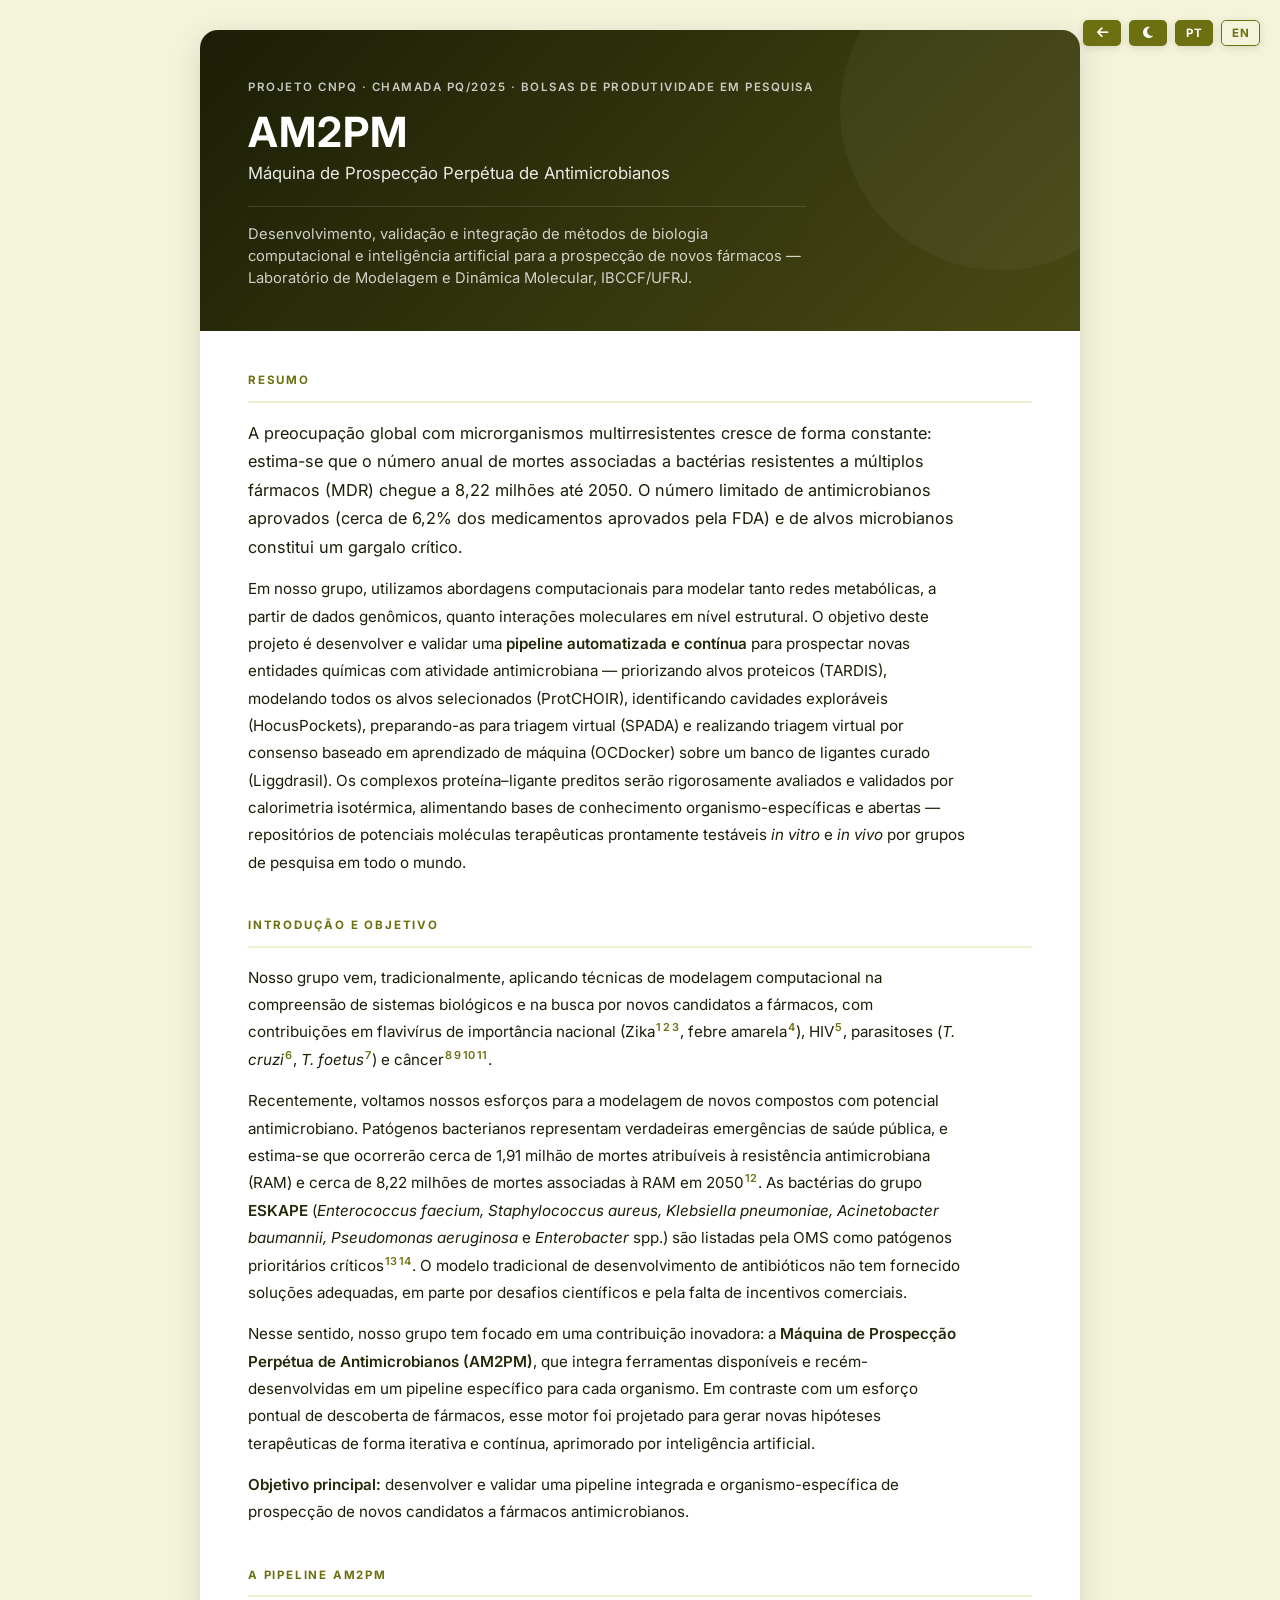
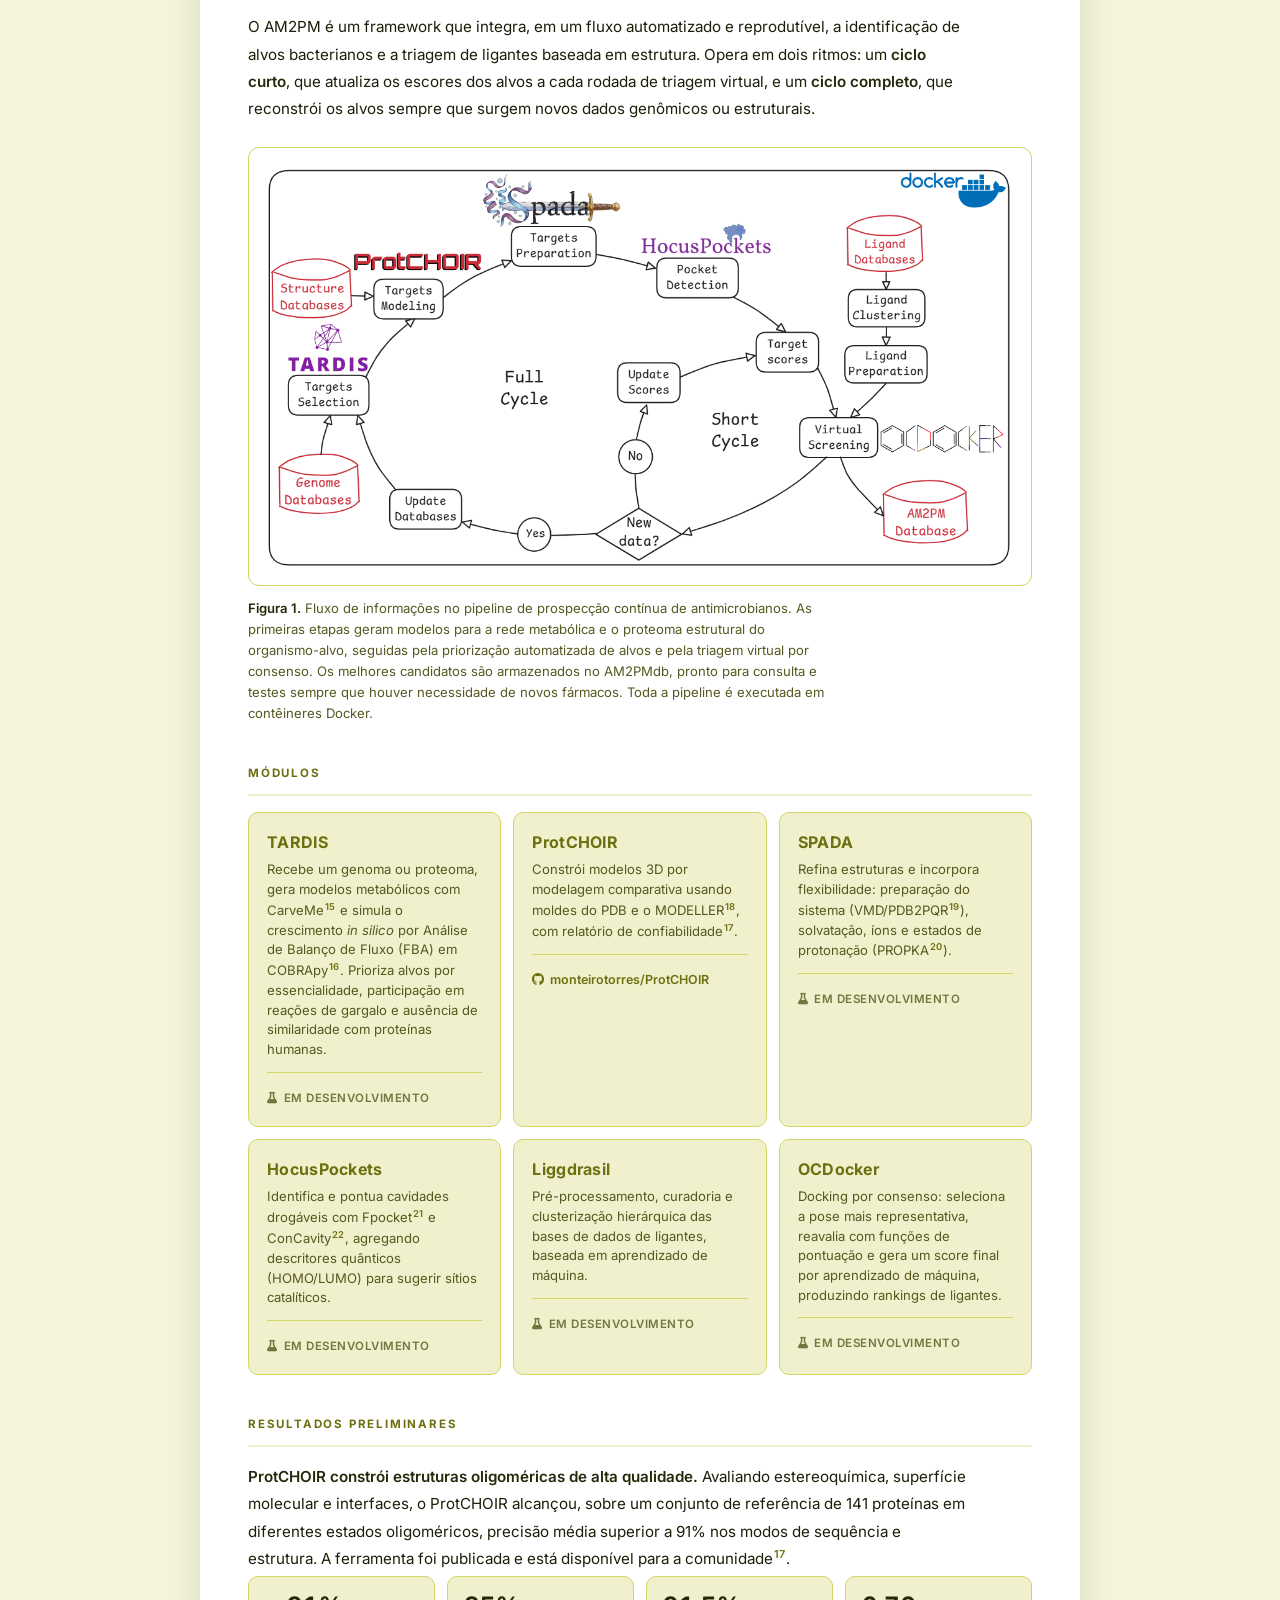
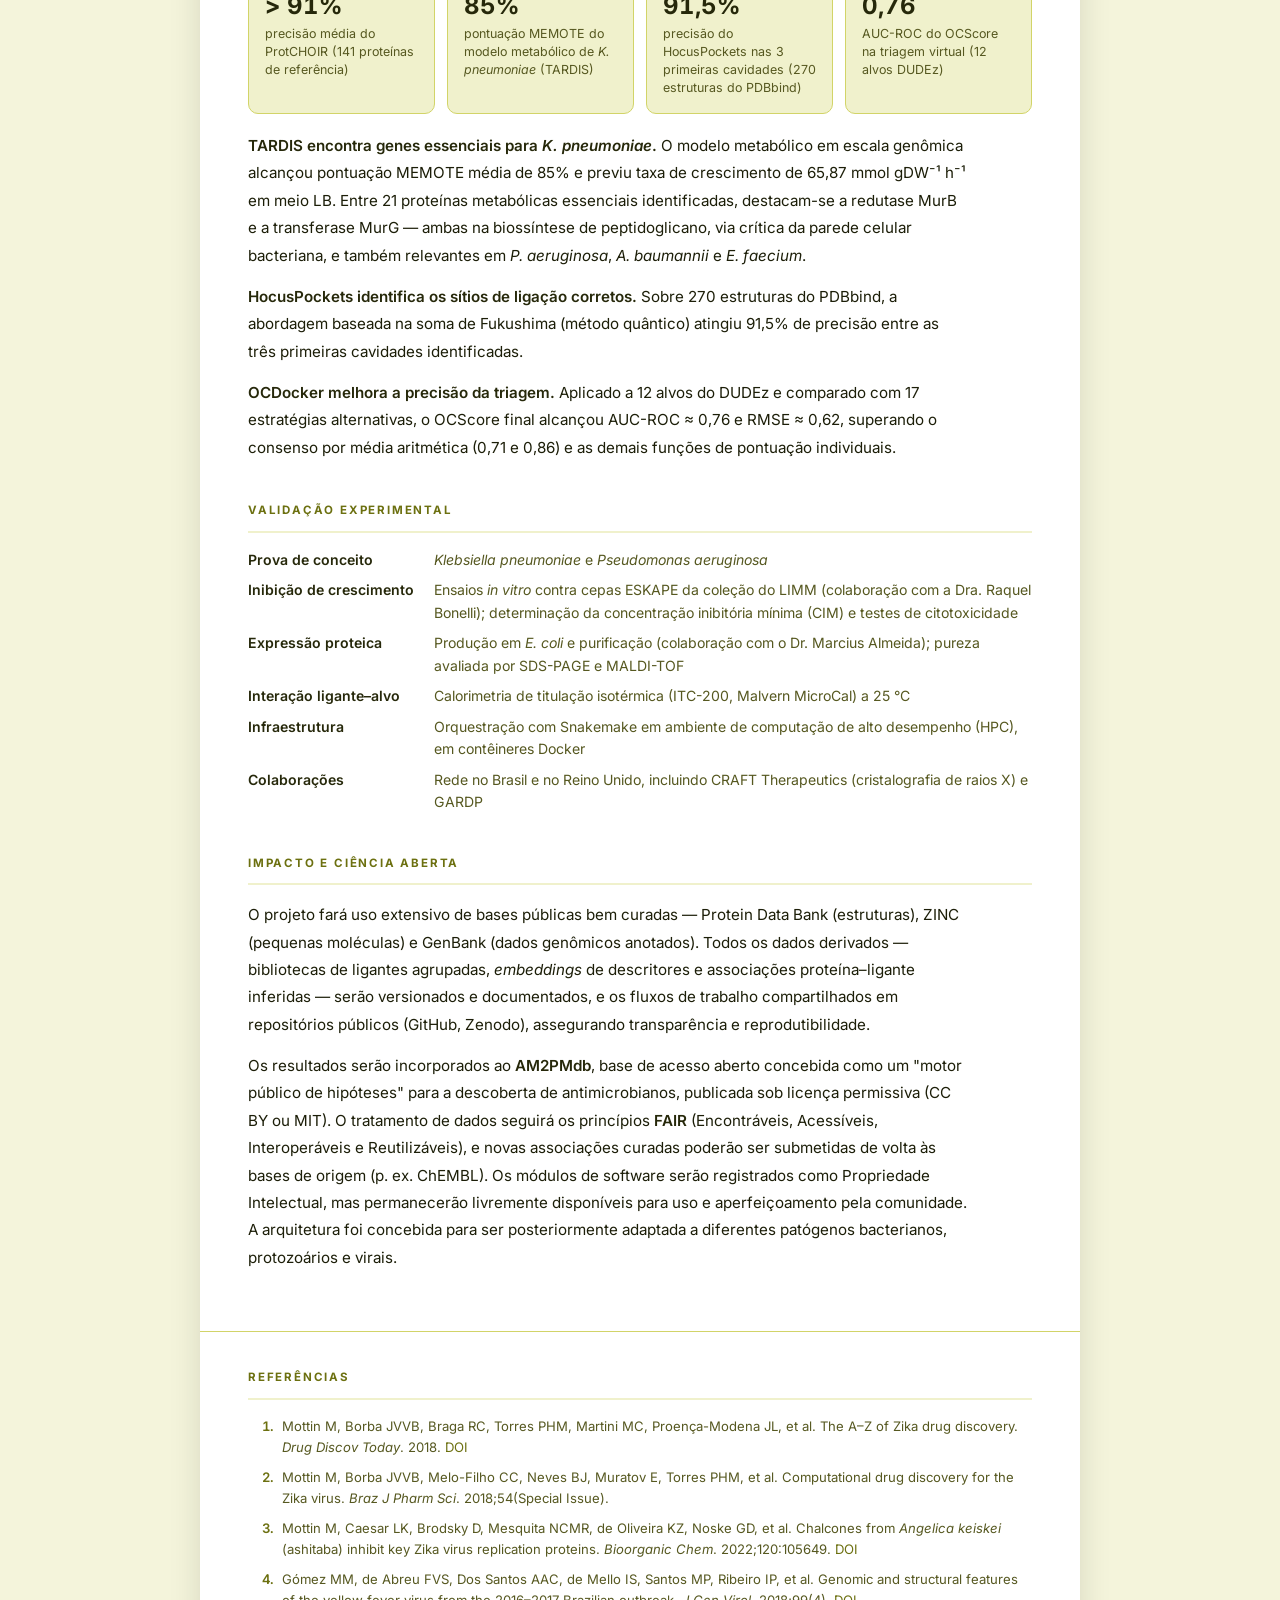
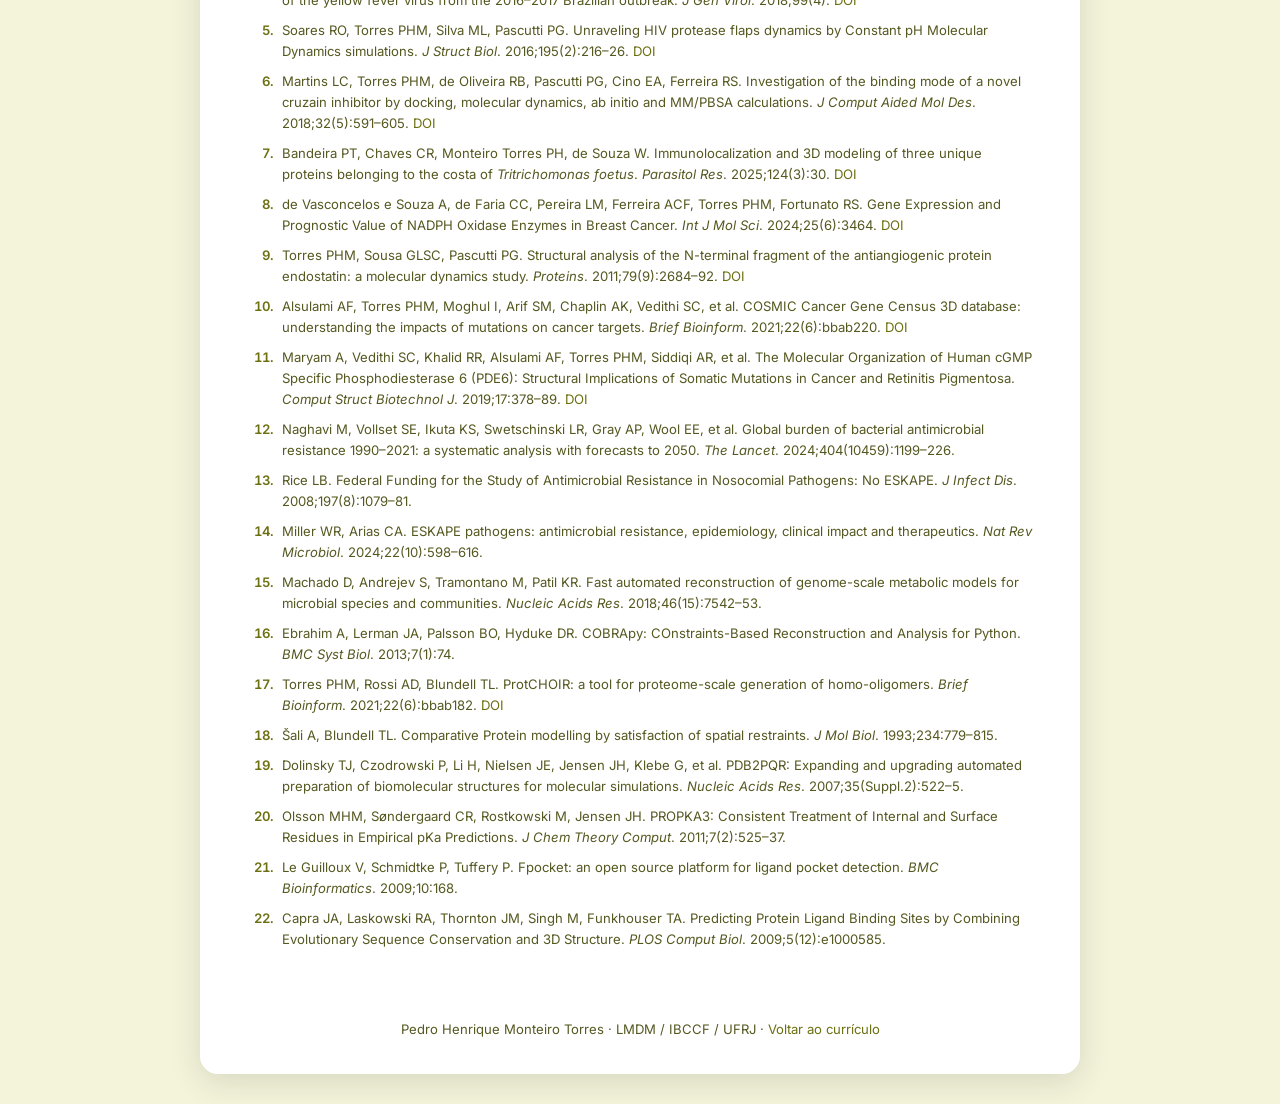
==== commit c3e985af: "Compact CV project card; add module repo links on AM2PM page - Slim the CV profile project entry to " ====
--- a/am2pm.html
+++ b/am2pm.html
@@ -340,6 +340,36 @@
             color: var(--text-light);
         }
 
+        .module-foot {
+            margin-top: 12px;
+            padding-top: 10px;
+            border-top: 1px solid var(--border);
+        }
+
+        .module-link {
+            display: inline-flex;
+            align-items: center;
+            gap: 6px;
+            font-size: 0.78em;
+            font-weight: 600;
+            color: var(--accent);
+            text-decoration: none;
+        }
+
+        .module-link:hover { text-decoration: underline; }
+
+        .module-wip {
+            display: inline-flex;
+            align-items: center;
+            gap: 6px;
+            font-size: 0.72em;
+            font-weight: 600;
+            text-transform: uppercase;
+            letter-spacing: 0.5px;
+            color: var(--text-light);
+            opacity: 0.8;
+        }
+
         /* ===== RESULT CARDS ===== */
         .result-stats {
             display: grid;
@@ -506,26 +536,32 @@
                         <div class="module">
                             <div class="module-name">TARDIS</div>
                             <div class="module-role">Recebe um genoma ou proteoma, gera modelos metabólicos com CarveMe<sup class="ref" data-ref="15">15</sup> e simula o crescimento <em>in silico</em> por Análise de Balanço de Fluxo (FBA) em COBRApy<sup class="ref" data-ref="16">16</sup>. Prioriza alvos por essencialidade, participação em reações de gargalo e ausência de similaridade com proteínas humanas.</div>
+                            <div class="module-foot"><span class="module-wip"><i class="fas fa-flask"></i> Em desenvolvimento</span></div>
                         </div>
                         <div class="module">
                             <div class="module-name">ProtCHOIR</div>
                             <div class="module-role">Constrói modelos 3D por modelagem comparativa usando moldes do PDB e o MODELLER<sup class="ref" data-ref="18">18</sup>, com relatório de confiabilidade<sup class="ref" data-ref="17">17</sup>.</div>
+                            <div class="module-foot"><a class="module-link" href="https://github.com/monteirotorres/ProtCHOIR" target="_blank" rel="noopener"><i class="fab fa-github"></i> monteirotorres/ProtCHOIR</a></div>
                         </div>
                         <div class="module">
                             <div class="module-name">SPADA</div>
                             <div class="module-role">Refina estruturas e incorpora flexibilidade: preparação do sistema (VMD/PDB2PQR<sup class="ref" data-ref="19">19</sup>), solvatação, íons e estados de protonação (PROPKA<sup class="ref" data-ref="20">20</sup>).</div>
+                            <div class="module-foot"><span class="module-wip"><i class="fas fa-flask"></i> Em desenvolvimento</span></div>
                         </div>
                         <div class="module">
                             <div class="module-name">HocusPockets</div>
                             <div class="module-role">Identifica e pontua cavidades drogáveis com Fpocket<sup class="ref" data-ref="21">21</sup> e ConCavity<sup class="ref" data-ref="22">22</sup>, agregando descritores quânticos (HOMO/LUMO) para sugerir sítios catalíticos.</div>
+                            <div class="module-foot"><span class="module-wip"><i class="fas fa-flask"></i> Em desenvolvimento</span></div>
                         </div>
                         <div class="module">
                             <div class="module-name">Liggdrasil</div>
                             <div class="module-role">Pré-processamento, curadoria e clusterização hierárquica das bases de dados de ligantes, baseada em aprendizado de máquina.</div>
+                            <div class="module-foot"><span class="module-wip"><i class="fas fa-flask"></i> Em desenvolvimento</span></div>
                         </div>
                         <div class="module">
                             <div class="module-name">OCDocker</div>
                             <div class="module-role">Docking por consenso: seleciona a pose mais representativa, reavalia com funções de pontuação e gera um score final por aprendizado de máquina, produzindo rankings de ligantes.</div>
+                            <div class="module-foot"><span class="module-wip"><i class="fas fa-flask"></i> Em desenvolvimento</span></div>
                         </div>
                     </div>
                 </section>
@@ -613,26 +649,32 @@
                         <div class="module">
                             <div class="module-name">TARDIS</div>
                             <div class="module-role">Takes a genome or proteome, builds metabolic models with CarveMe<sup class="ref" data-ref="15">15</sup> and simulates growth <em>in silico</em> via Flux Balance Analysis (FBA) in COBRApy<sup class="ref" data-ref="16">16</sup>. Targets are prioritised by essentiality, participation in bottleneck reactions and absence of similarity to human proteins.</div>
+                            <div class="module-foot"><span class="module-wip"><i class="fas fa-flask"></i> In development</span></div>
                         </div>
                         <div class="module">
                             <div class="module-name">ProtCHOIR</div>
                             <div class="module-role">Builds 3D models by comparative modelling using PDB templates and MODELLER<sup class="ref" data-ref="18">18</sup>, with a reliability report<sup class="ref" data-ref="17">17</sup>.</div>
+                            <div class="module-foot"><a class="module-link" href="https://github.com/monteirotorres/ProtCHOIR" target="_blank" rel="noopener"><i class="fab fa-github"></i> monteirotorres/ProtCHOIR</a></div>
                         </div>
                         <div class="module">
                             <div class="module-name">SPADA</div>
                             <div class="module-role">Refines structures and adds flexibility: system preparation (VMD/PDB2PQR<sup class="ref" data-ref="19">19</sup>), solvation, ions and protonation states (PROPKA<sup class="ref" data-ref="20">20</sup>).</div>
+                            <div class="module-foot"><span class="module-wip"><i class="fas fa-flask"></i> In development</span></div>
                         </div>
                         <div class="module">
                             <div class="module-name">HocusPockets</div>
                             <div class="module-role">Identifies and scores druggable pockets with Fpocket<sup class="ref" data-ref="21">21</sup> and ConCavity<sup class="ref" data-ref="22">22</sup>, adding quantum descriptors (HOMO/LUMO) to suggest catalytic sites.</div>
+                            <div class="module-foot"><span class="module-wip"><i class="fas fa-flask"></i> In development</span></div>
                         </div>
                         <div class="module">
                             <div class="module-name">Liggdrasil</div>
                             <div class="module-role">Pre-processing, curation and hierarchical clustering of ligand databases, based on machine learning.</div>
+                            <div class="module-foot"><span class="module-wip"><i class="fas fa-flask"></i> In development</span></div>
                         </div>
                         <div class="module">
                             <div class="module-name">OCDocker</div>
                             <div class="module-role">Consensus docking: selects the most representative pose, re-scores with scoring functions and produces a final machine-learning score, yielding ligand rankings.</div>
+                            <div class="module-foot"><span class="module-wip"><i class="fas fa-flask"></i> In development</span></div>
                         </div>
                     </div>
                 </section>
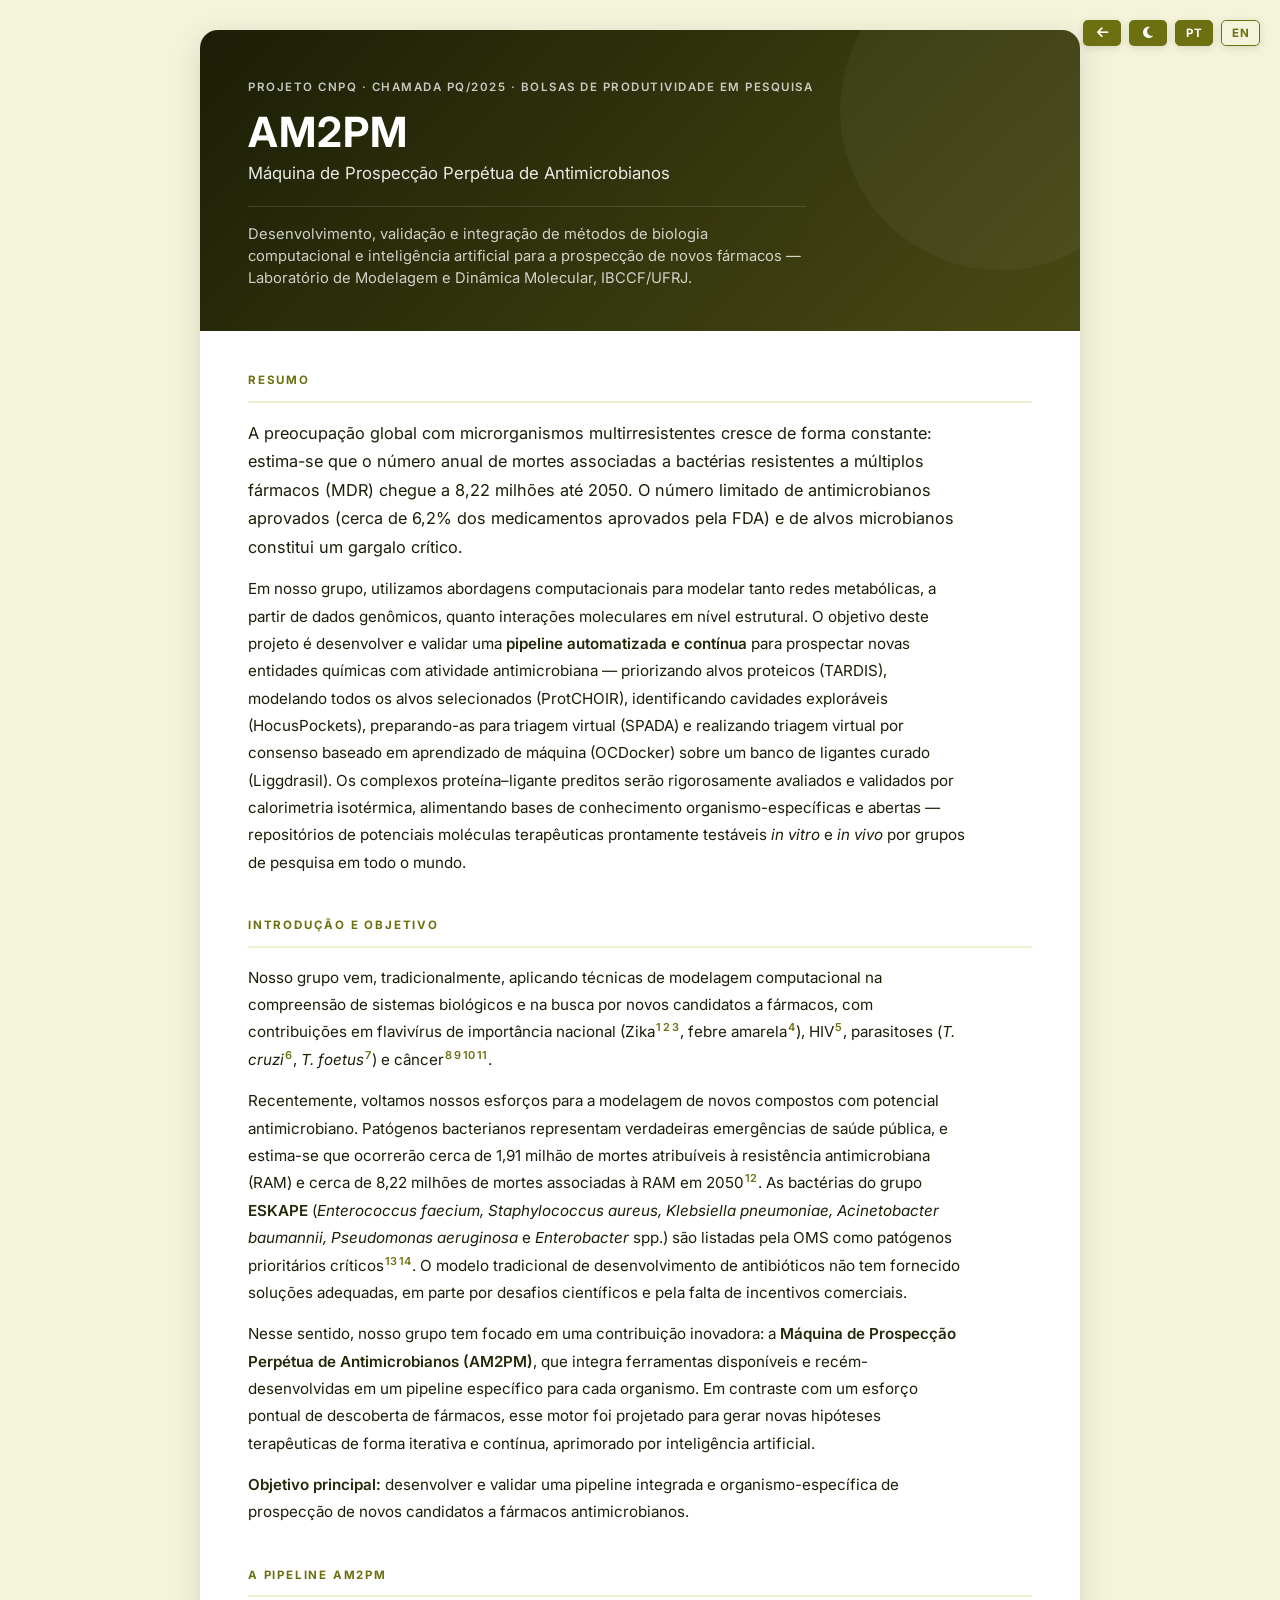
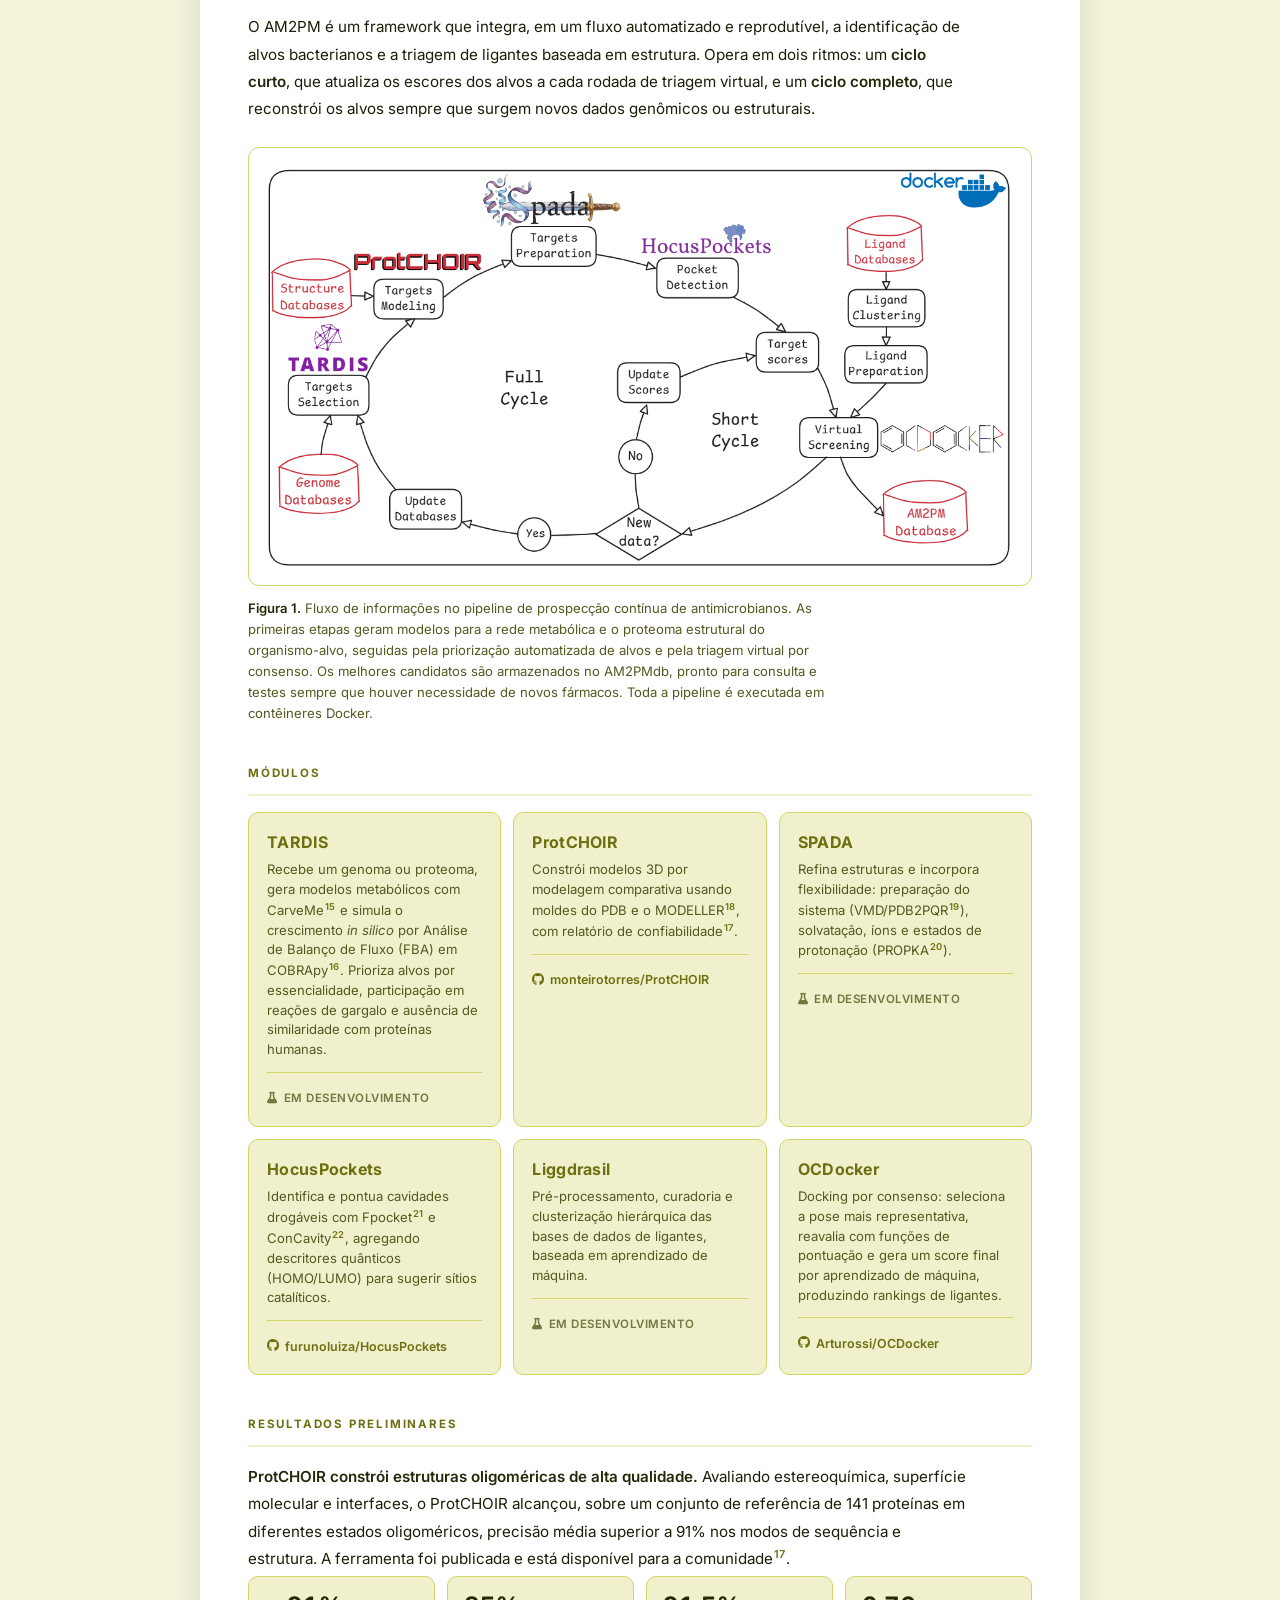
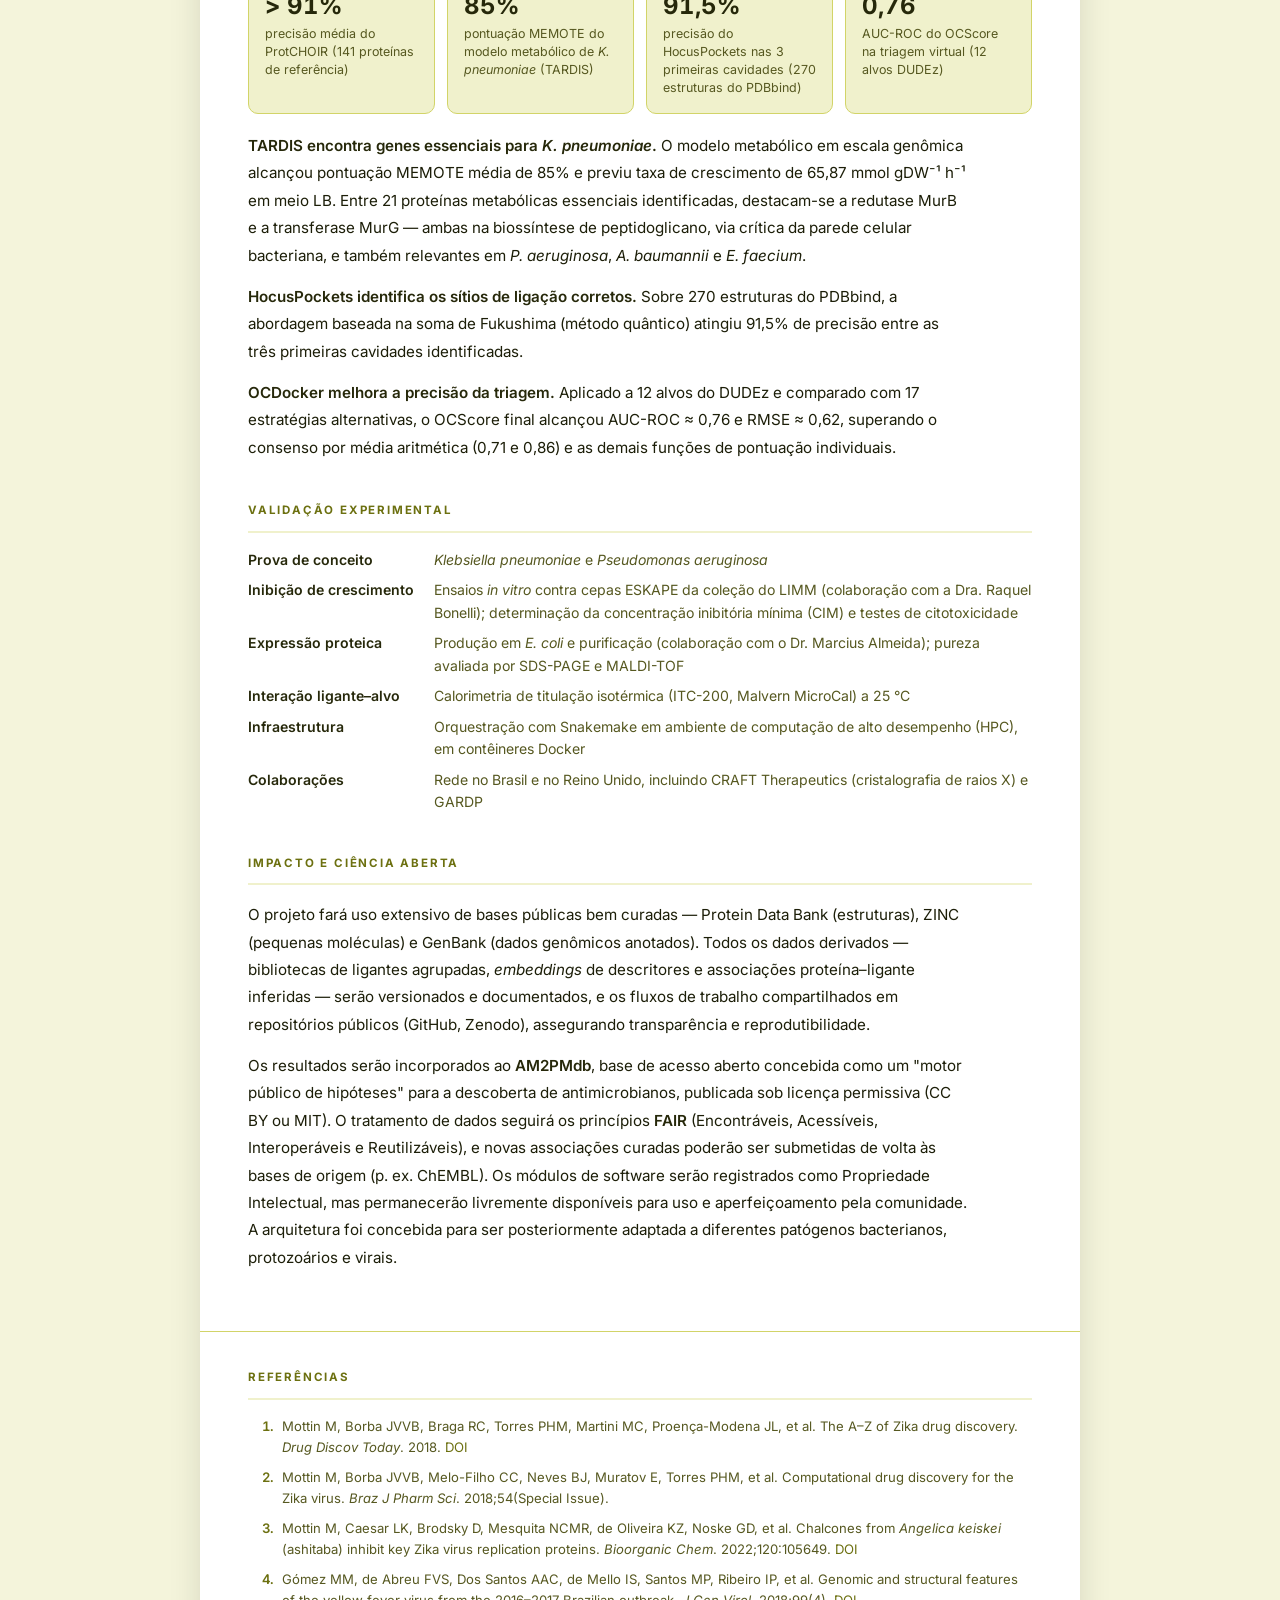
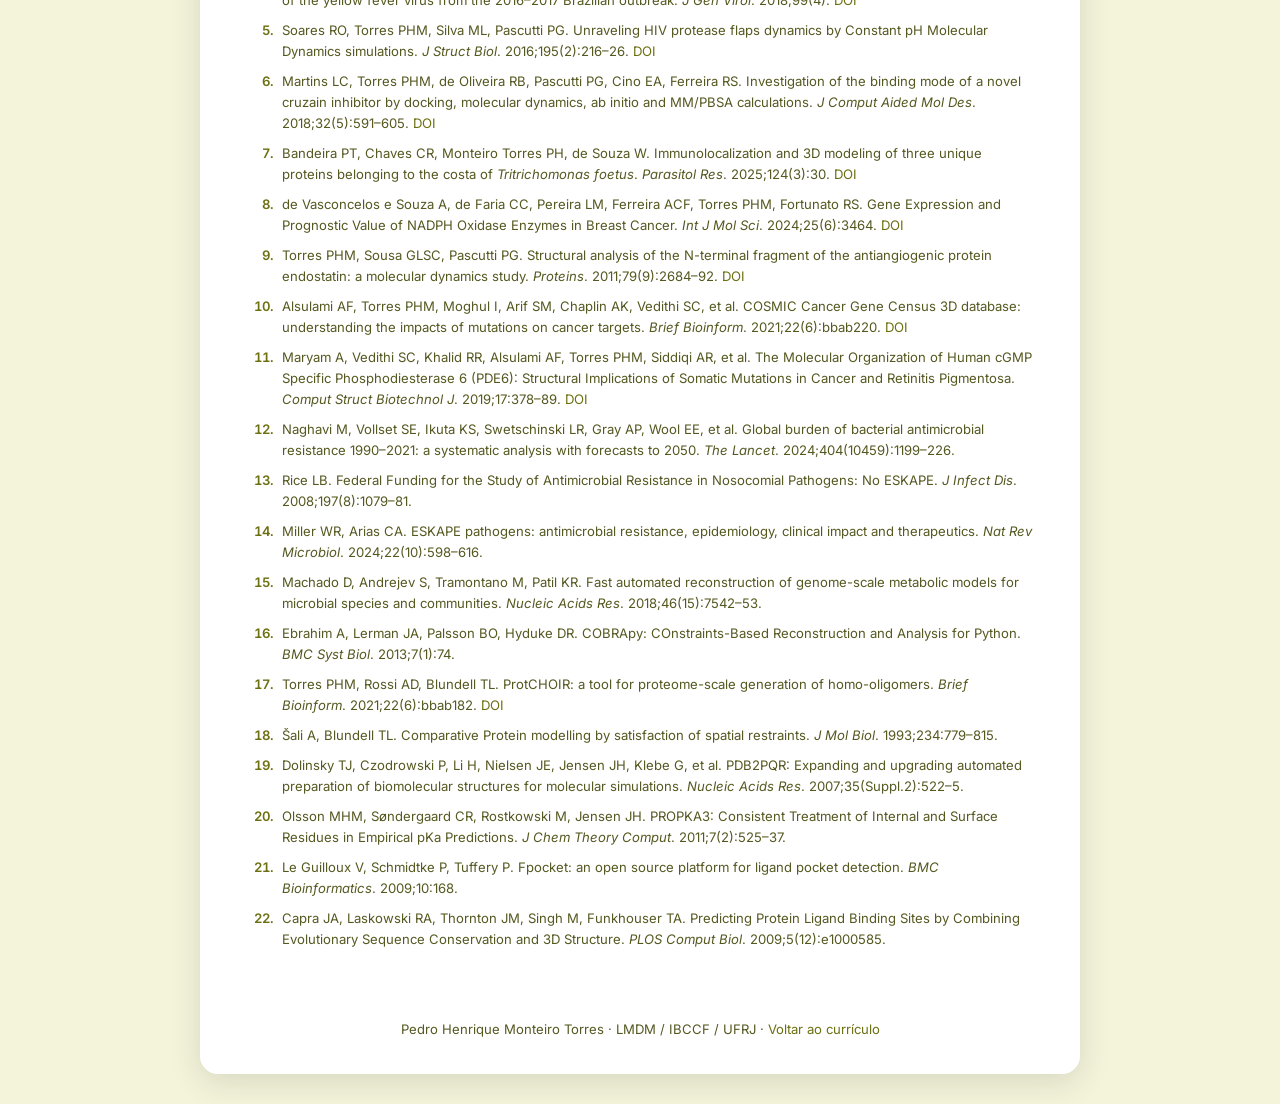
==== commit a425de3a: "Link OCDocker and HocusPockets module repos on AM2PM page OCDocker -> Arturossi/OCDocker, HocusPocke" ====
--- a/am2pm.html
+++ b/am2pm.html
@@ -551,7 +551,7 @@
                         <div class="module">
                             <div class="module-name">HocusPockets</div>
                             <div class="module-role">Identifica e pontua cavidades drogáveis com Fpocket<sup class="ref" data-ref="21">21</sup> e ConCavity<sup class="ref" data-ref="22">22</sup>, agregando descritores quânticos (HOMO/LUMO) para sugerir sítios catalíticos.</div>
-                            <div class="module-foot"><span class="module-wip"><i class="fas fa-flask"></i> Em desenvolvimento</span></div>
+                            <div class="module-foot"><a class="module-link" href="https://github.com/furunoluiza/HocusPockets" target="_blank" rel="noopener"><i class="fab fa-github"></i> furunoluiza/HocusPockets</a></div>
                         </div>
                         <div class="module">
                             <div class="module-name">Liggdrasil</div>
@@ -561,7 +561,7 @@
                         <div class="module">
                             <div class="module-name">OCDocker</div>
                             <div class="module-role">Docking por consenso: seleciona a pose mais representativa, reavalia com funções de pontuação e gera um score final por aprendizado de máquina, produzindo rankings de ligantes.</div>
-                            <div class="module-foot"><span class="module-wip"><i class="fas fa-flask"></i> Em desenvolvimento</span></div>
+                            <div class="module-foot"><a class="module-link" href="https://github.com/Arturossi/OCDocker" target="_blank" rel="noopener"><i class="fab fa-github"></i> Arturossi/OCDocker</a></div>
                         </div>
                     </div>
                 </section>
@@ -664,7 +664,7 @@
                         <div class="module">
                             <div class="module-name">HocusPockets</div>
                             <div class="module-role">Identifies and scores druggable pockets with Fpocket<sup class="ref" data-ref="21">21</sup> and ConCavity<sup class="ref" data-ref="22">22</sup>, adding quantum descriptors (HOMO/LUMO) to suggest catalytic sites.</div>
-                            <div class="module-foot"><span class="module-wip"><i class="fas fa-flask"></i> In development</span></div>
+                            <div class="module-foot"><a class="module-link" href="https://github.com/furunoluiza/HocusPockets" target="_blank" rel="noopener"><i class="fab fa-github"></i> furunoluiza/HocusPockets</a></div>
                         </div>
                         <div class="module">
                             <div class="module-name">Liggdrasil</div>
@@ -674,7 +674,7 @@
                         <div class="module">
                             <div class="module-name">OCDocker</div>
                             <div class="module-role">Consensus docking: selects the most representative pose, re-scores with scoring functions and produces a final machine-learning score, yielding ligand rankings.</div>
-                            <div class="module-foot"><span class="module-wip"><i class="fas fa-flask"></i> In development</span></div>
+                            <div class="module-foot"><a class="module-link" href="https://github.com/Arturossi/OCDocker" target="_blank" rel="noopener"><i class="fab fa-github"></i> Arturossi/OCDocker</a></div>
                         </div>
                     </div>
                 </section>
